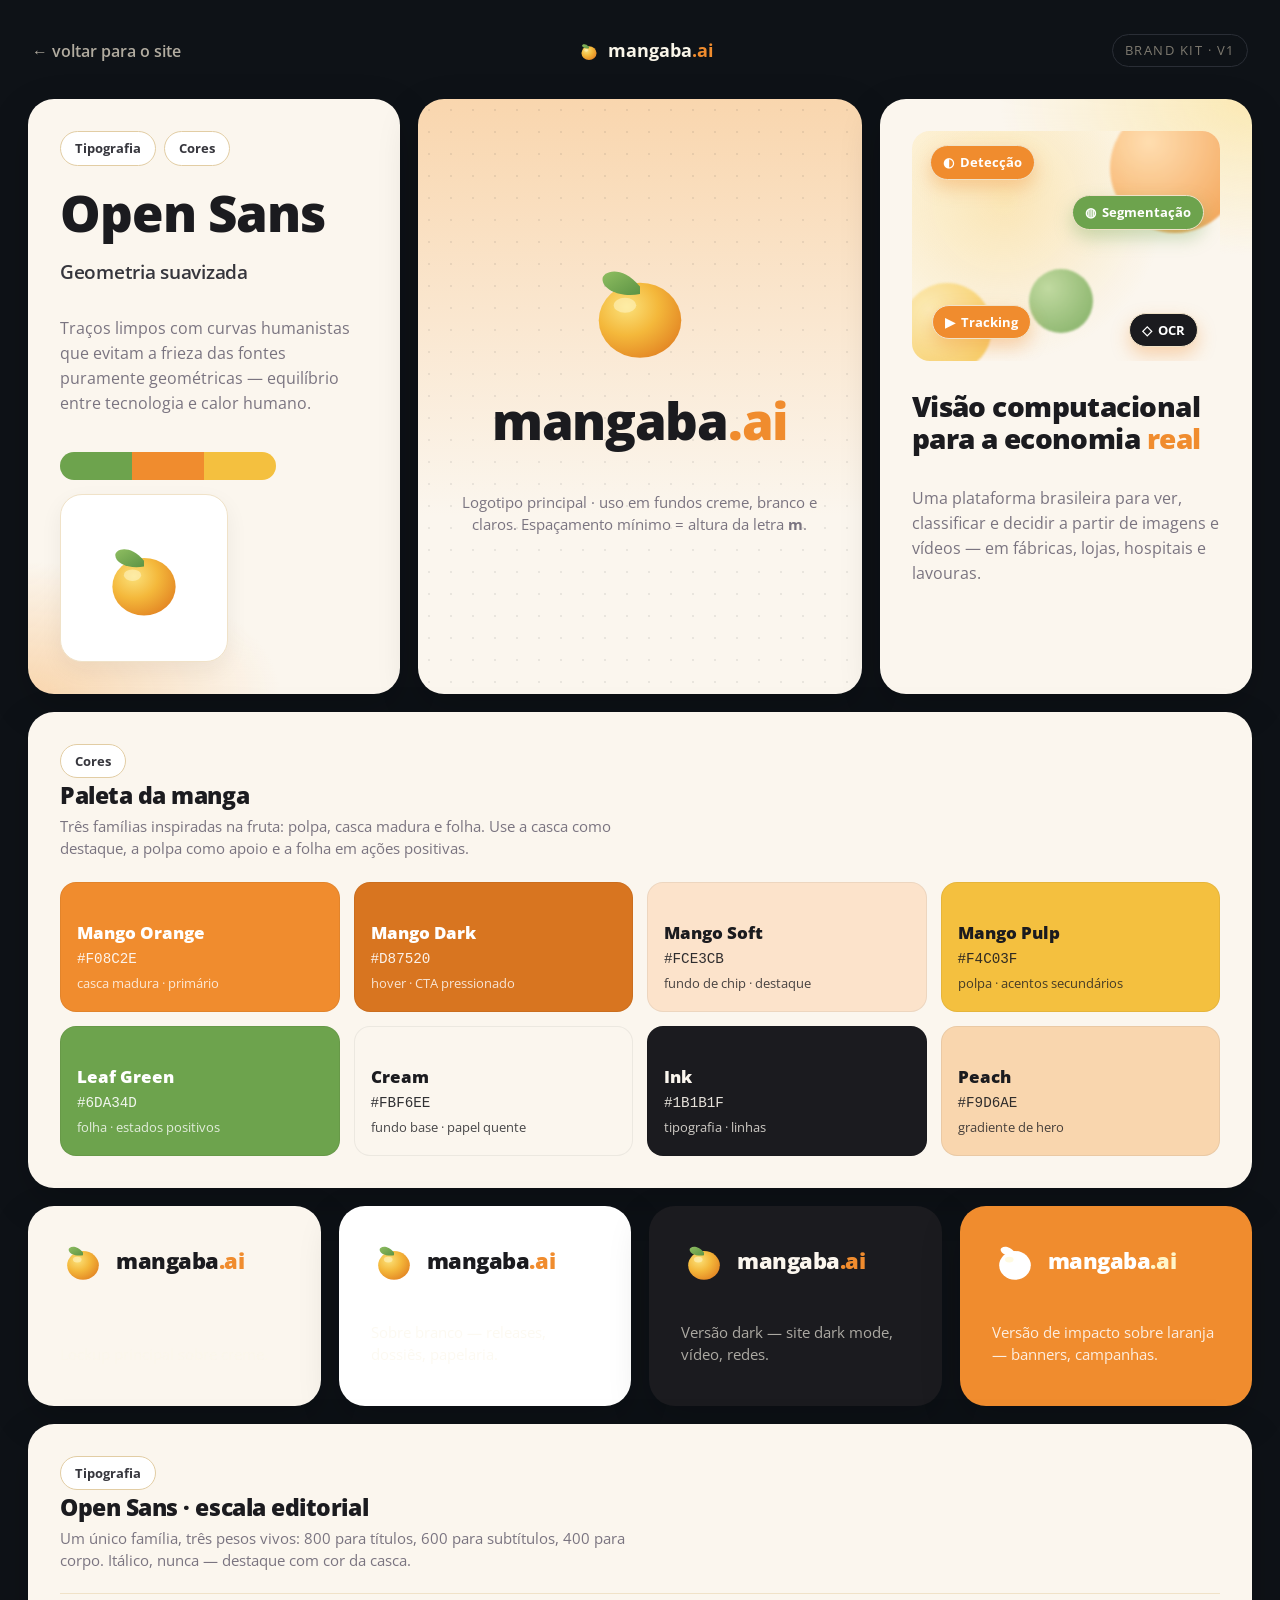
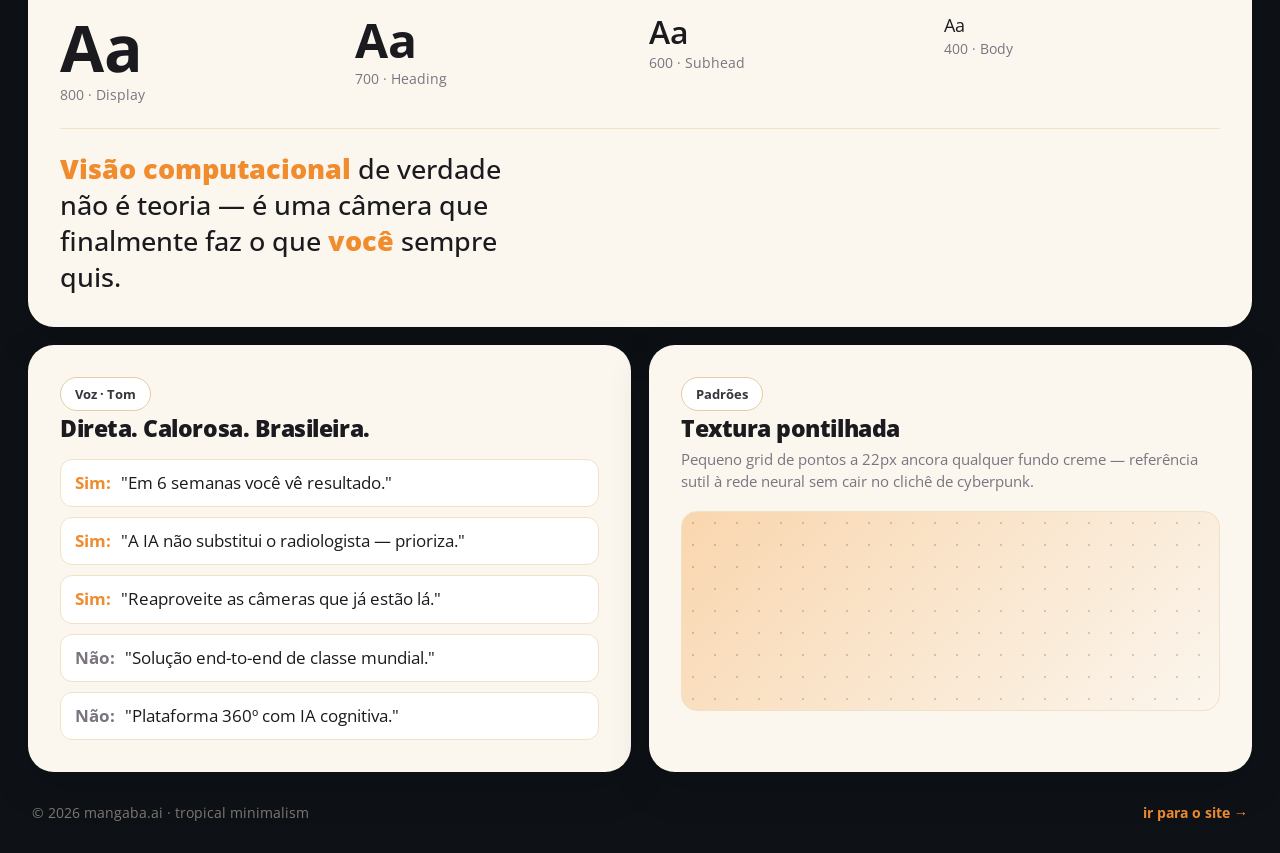
==== brand.html @ 2b095620 "feat: add /brand.html — premium identity manual (tropical minimalism) Dedicated brand-kit page mirro" ====
<!DOCTYPE html>
<html lang="pt-BR">
<head>
<meta charset="utf-8"/>
<meta content="width=device-width, initial-scale=1.0" name="viewport"/>
<meta content="mangaba.ai · sistema de identidade visual" name="description"/>
<meta content="#0E1217" name="theme-color"/>
<title>mangaba.ai · identidade visual</title>
<link href="https://fonts.googleapis.com" rel="preconnect"/>
<link crossorigin="" href="https://fonts.gstatic.com" rel="preconnect"/>
<link href="https://fonts.googleapis.com/css2?family=Open+Sans:wght@400;500;600;700;800&display=swap" rel="stylesheet"/>
<link href="assets/styles.css" rel="stylesheet"/>
<link href="assets/brand.css" rel="stylesheet"/>
<link href="assets/favicon.svg" rel="icon" type="image/svg+xml"/>
</head>
<body class="brand-page">

<!-- ===== DARK WRAPPER (matches the reference) ===== -->
<main class="bp">

  <!-- Top nav -->
  <header class="bp__top">
    <a class="bp__back" href="index.html">← voltar para o site</a>
    <a class="bp__logo" href="#">
      <svg width="22" height="22" viewBox="0 0 64 64" aria-hidden="true">
        <defs>
          <radialGradient id="bpM" cx="0.34" cy="0.32" r="0.85">
            <stop offset="0" stop-color="#FBE17A"/><stop offset=".45" stop-color="#F4B83B"/><stop offset="1" stop-color="#DF7A1E"/>
          </radialGradient>
          <linearGradient id="bpL" x1="0" y1="0" x2="1" y2="1">
            <stop offset="0" stop-color="#8FBE61"/><stop offset="1" stop-color="#5C9344"/>
          </linearGradient>
        </defs>
        <ellipse cx="32" cy="38" rx="22" ry="20" fill="url(#bpM)"/>
        <ellipse cx="24" cy="30" rx="6" ry="4" fill="#FFF6C9" opacity=".55"/>
        <path d="M32 20 C22 8 12 12 12 16 C12 22 22 26 32 24 Z" fill="url(#bpL)"/>
      </svg>
      <span>mangaba<i>.ai</i></span>
    </a>
    <span class="bp__tag">brand kit · v1</span>
  </header>

  <!-- Hero row: typography card · logo · tagline card -->
  <section class="bp__row bp__row--hero">

    <!-- LEFT: Typography card -->
    <article class="bp__card bp__card--type">
      <div class="bp__chips">
        <span class="bp__chip">Tipografia</span>
        <span class="bp__chip">Cores</span>
      </div>
      <h2 class="bp__display">Open Sans</h2>
      <h3 class="bp__sub">Geometria suavizada</h3>
      <p class="bp__body">
        Traços limpos com curvas humanistas que evitam a frieza
        das fontes puramente geométricas — equilíbrio entre tecnologia e calor humano.
      </p>
      <div class="bp__swatches">
        <span style="background:#6DA34D"></span>
        <span style="background:#F08C2E"></span>
        <span style="background:#F4C03F"></span>
      </div>

      <!-- Mango icon variant (cream card inside) -->
      <div class="bp__icon-card">
        <svg width="92" height="92" viewBox="0 0 64 64">
          <defs>
            <radialGradient id="bpM2" cx="0.34" cy="0.32" r="0.85">
              <stop offset="0" stop-color="#FBE17A"/><stop offset=".45" stop-color="#F4B83B"/><stop offset="1" stop-color="#DF7A1E"/>
            </radialGradient>
            <linearGradient id="bpL2" x1="0" y1="0" x2="1" y2="1">
              <stop offset="0" stop-color="#8FBE61"/><stop offset="1" stop-color="#5C9344"/>
            </linearGradient>
          </defs>
          <ellipse cx="32" cy="38" rx="22" ry="20" fill="url(#bpM2)"/>
          <ellipse cx="24" cy="30" rx="6" ry="4" fill="#FFF6C9" opacity=".55"/>
          <path d="M32 20 C22 8 12 12 12 16 C12 22 22 26 32 24 Z" fill="url(#bpL2)"/>
        </svg>
      </div>
    </article>

    <!-- CENTER: Big wordmark on dotted bg -->
    <article class="bp__card bp__card--mark">
      <div class="bp__mark">
        <svg width="120" height="120" viewBox="0 0 64 64">
          <defs>
            <radialGradient id="bpMC" cx="0.34" cy="0.32" r="0.85">
              <stop offset="0" stop-color="#FBE17A"/><stop offset=".45" stop-color="#F4B83B"/><stop offset="1" stop-color="#DF7A1E"/>
            </radialGradient>
            <linearGradient id="bpLC" x1="0" y1="0" x2="1" y2="1">
              <stop offset="0" stop-color="#8FBE61"/><stop offset="1" stop-color="#5C9344"/>
            </linearGradient>
          </defs>
          <ellipse cx="32" cy="38" rx="22" ry="20" fill="url(#bpMC)"/>
          <ellipse cx="24" cy="30" rx="6" ry="4" fill="#FFF6C9" opacity=".55"/>
          <path d="M32 20 C22 8 12 12 12 16 C12 22 22 26 32 24 Z" fill="url(#bpLC)"/>
        </svg>
        <span class="bp__wordmark">mangaba<i>.ai</i></span>
      </div>
      <p class="bp__caption">
        Logotipo principal · uso em fundos creme, branco e claros.
        Espaçamento mínimo = altura da letra <b>m</b>.
      </p>
    </article>

    <!-- RIGHT: Tagline + chip badges card -->
    <article class="bp__card bp__card--tagline">
      <div class="bp__person" aria-hidden="true">
        <!-- Decorative organic shapes -->
        <span class="orb orb--orange"></span>
        <span class="orb orb--yellow"></span>
        <span class="orb orb--green"></span>

        <!-- Floating capability chips, like the reference -->
        <span class="cap cap--1">◐ <b>Detecção</b></span>
        <span class="cap cap--2">◍ <b>Segmentação</b></span>
        <span class="cap cap--3">▶ <b>Tracking</b></span>
        <span class="cap cap--4">◇ <b>OCR</b></span>
      </div>
      <h2 class="bp__display bp__display--md">
        Visão computacional<br/>
        para a economia <em>real</em>
      </h2>
      <p class="bp__body">
        Uma plataforma brasileira para ver, classificar e decidir a partir
        de imagens e vídeos — em fábricas, lojas, hospitais e lavouras.
      </p>
    </article>

  </section>

  <!-- Colors -->
  <section class="bp__row">
    <article class="bp__card bp__card--colors">
      <div class="bp__head">
        <span class="bp__chip">Cores</span>
        <h2 class="bp__display bp__display--sm">Paleta da manga</h2>
        <p class="bp__caption">
          Três famílias inspiradas na fruta: polpa, casca madura e folha.
          Use a casca como destaque, a polpa como apoio e a folha em ações positivas.
        </p>
      </div>

      <div class="bp__palette">
        <div class="sw" style="--c:#F08C2E"><b>Mango Orange</b><span>#F08C2E</span><i>casca madura · primário</i></div>
        <div class="sw" style="--c:#D87520"><b>Mango Dark</b><span>#D87520</span><i>hover · CTA pressionado</i></div>
        <div class="sw" style="--c:#FCE3CB"><b>Mango Soft</b><span>#FCE3CB</span><i>fundo de chip · destaque</i></div>
        <div class="sw" style="--c:#F4C03F"><b>Mango Pulp</b><span>#F4C03F</span><i>polpa · acentos secundários</i></div>
        <div class="sw" style="--c:#6DA34D"><b>Leaf Green</b><span>#6DA34D</span><i>folha · estados positivos</i></div>
        <div class="sw" style="--c:#FBF6EE"><b>Cream</b><span>#FBF6EE</span><i>fundo base · papel quente</i></div>
        <div class="sw" style="--c:#1B1B1F" data-light><b>Ink</b><span>#1B1B1F</span><i>tipografia · linhas</i></div>
        <div class="sw" style="--c:#F9D6AE"><b>Peach</b><span>#F9D6AE</span><i>gradiente de hero</i></div>
      </div>
    </article>
  </section>

  <!-- Logo variants -->
  <section class="bp__row bp__row--logos">

    <article class="bp__card bp__card--lock" style="--lk:#FBF6EE;--ink:#1B1B1F">
      <div class="lk">
        <svg width="46" height="46" viewBox="0 0 64 64"><use href="#mango-icon"/></svg>
        <span>mangaba<i>.ai</i></span>
      </div>
      <p class="bp__caption">Lockup principal sobre creme.</p>
    </article>

    <article class="bp__card bp__card--lock" style="--lk:#FFFFFF;--ink:#1B1B1F">
      <div class="lk">
        <svg width="46" height="46" viewBox="0 0 64 64"><use href="#mango-icon"/></svg>
        <span>mangaba<i>.ai</i></span>
      </div>
      <p class="bp__caption">Sobre branco — releases, dossiês, papelaria.</p>
    </article>

    <article class="bp__card bp__card--lock" style="--lk:#1B1B1F;--ink:#FBF6EE">
      <div class="lk">
        <svg width="46" height="46" viewBox="0 0 64 64"><use href="#mango-icon"/></svg>
        <span>mangaba<i>.ai</i></span>
      </div>
      <p class="bp__caption">Versão dark — site dark mode, vídeo, redes.</p>
    </article>

    <article class="bp__card bp__card--lock" style="--lk:#F08C2E;--ink:#FFFFFF">
      <div class="lk">
        <svg width="46" height="46" viewBox="0 0 64 64">
          <ellipse cx="32" cy="38" rx="22" ry="20" fill="#fff"/>
          <ellipse cx="24" cy="30" rx="6" ry="4" fill="#FFF6C9" opacity=".55"/>
          <path d="M32 20 C22 8 12 12 12 16 C12 22 22 26 32 24 Z" fill="#fff"/>
        </svg>
        <span>mangaba<i style="color:#FFF6C9">.ai</i></span>
      </div>
      <p class="bp__caption">Versão de impacto sobre laranja — banners, campanhas.</p>
    </article>

  </section>

  <!-- Type specimen -->
  <section class="bp__row">
    <article class="bp__card bp__card--specimen">
      <div class="bp__head">
        <span class="bp__chip">Tipografia</span>
        <h2 class="bp__display bp__display--sm">Open Sans · escala editorial</h2>
        <p class="bp__caption">
          Um único família, três pesos vivos: 800 para títulos, 600 para subtítulos,
          400 para corpo. Itálico, nunca — destaque com cor da casca.
        </p>
      </div>
      <div class="bp__type">
        <div><b style="font-size:64px">Aa</b><span>800 · Display</span></div>
        <div><b style="font-size:48px;font-weight:700">Aa</b><span>700 · Heading</span></div>
        <div><b style="font-size:32px;font-weight:600">Aa</b><span>600 · Subhead</span></div>
        <div><b style="font-size:18px;font-weight:400">Aa</b><span>400 · Body</span></div>
      </div>
      <div class="bp__quote">
        <em>Visão computacional</em> de verdade não é teoria —
        é uma câmera que finalmente faz o que <em>você</em> sempre quis.
      </div>
    </article>
  </section>

  <!-- Voice -->
  <section class="bp__row bp__row--voice">

    <article class="bp__card">
      <span class="bp__chip">Voz · Tom</span>
      <h2 class="bp__display bp__display--sm">Direta. Calorosa. Brasileira.</h2>
      <ul class="bp__voice">
        <li><b>Sim:</b> "Em 6 semanas você vê resultado."</li>
        <li><b>Sim:</b> "A IA não substitui o radiologista — prioriza."</li>
        <li><b>Sim:</b> "Reaproveite as câmeras que já estão lá."</li>
        <li><b>Não:</b> "Solução end-to-end de classe mundial."</li>
        <li><b>Não:</b> "Plataforma 360º com IA cognitiva."</li>
      </ul>
    </article>

    <article class="bp__card">
      <span class="bp__chip">Padrões</span>
      <h2 class="bp__display bp__display--sm">Textura pontilhada</h2>
      <p class="bp__caption">
        Pequeno grid de pontos a 22px ancora qualquer fundo creme — referência
        sutil à rede neural sem cair no clichê de cyberpunk.
      </p>
      <div class="bp__pattern"></div>
    </article>

  </section>

  <footer class="bp__foot">
    <span>© <span id="y"></span> mangaba.ai · tropical minimalism</span>
    <a href="index.html">ir para o site →</a>
  </footer>

</main>

<!-- Shared mango icon symbol (referenced via <use>) -->
<svg width="0" height="0" style="position:absolute" aria-hidden="true">
  <defs>
    <radialGradient id="mango-radial" cx="0.34" cy="0.32" r="0.85">
      <stop offset="0" stop-color="#FBE17A"/><stop offset=".45" stop-color="#F4B83B"/><stop offset="1" stop-color="#DF7A1E"/>
    </radialGradient>
    <linearGradient id="leaf-linear" x1="0" y1="0" x2="1" y2="1">
      <stop offset="0" stop-color="#8FBE61"/><stop offset="1" stop-color="#5C9344"/>
    </linearGradient>
    <symbol id="mango-icon" viewBox="0 0 64 64">
      <ellipse cx="32" cy="38" rx="22" ry="20" fill="url(#mango-radial)"/>
      <ellipse cx="24" cy="30" rx="6" ry="4" fill="#FFF6C9" opacity=".55"/>
      <path d="M32 20 C22 8 12 12 12 16 C12 22 22 26 32 24 Z" fill="url(#leaf-linear)"/>
    </symbol>
  </defs>
</svg>

<script>document.getElementById('y').textContent = new Date().getFullYear();</script>
</body>
</html>
---- assets/styles.css ----
/* =========================================================
   Mangaba.ai — Visão Computacional
   Identidade oficial: Open Sans + mango (laranja / amarelo / verde)
   sobre fundo creme-pêssego com textura pontilhada.
   ========================================================= */

:root {
  /* Surfaces — cream / peach gradient base */
  --bg:           #FBF6EE;     /* cream peach */
  --bg-alt:       #F8ECD6;     /* darker cream */
  --bg-peach:     #F9D6AE;     /* warm peach for hero gradients */
  --surface:      #FFFFFF;     /* pure white card */
  --surface-soft: #FFFBF3;     /* near-white card variant */
  --border:       #F0E2C8;
  --border-strong:#E2CDA4;

  /* Ink */
  --ink:          #1B1B1F;     /* near-black wordmark color */
  --ink-soft:     #36363D;
  --muted:        #7A7480;

  /* Mango palette */
  --orange:       #F08C2E;     /* primary accent — ripe mango */
  --orange-dk:    #D87520;
  --orange-soft:  #FCE3CB;
  --yellow:       #F4C03F;     /* mango pulp */
  --yellow-soft:  #FBE9B4;
  --green:        #6DA34D;     /* leaf */
  --green-dk:     #4F8235;
  --green-soft:   #DDE9CC;

  /* Backward-compat aliases (preserve existing rules) */
  --accent:       var(--orange);
  --accent-dk:    var(--orange-dk);
  --accent-soft:  var(--orange-soft);

  /* Type — Open Sans EVERYWHERE (sans + serif aliased to same) */
  --font:  "Open Sans", -apple-system, BlinkMacSystemFont, "Segoe UI", Roboto, sans-serif;
  --sans:  var(--font);
  --serif: var(--font);

  /* Layout */
  --maxw: 1180px;
  --radius: 16px;
  --radius-lg: 26px;
  --shadow-sm: 0 1px 2px rgba(27,27,31,.04), 0 2px 10px rgba(27,27,31,.05);
  --shadow:    0 6px 18px rgba(27,27,31,.07), 0 18px 40px rgba(27,27,31,.09);
  --shadow-orange: 0 8px 24px rgba(240,140,46,.25);
}

* { box-sizing: border-box; }

html, body {
  margin: 0;
  padding: 0;
  color: var(--ink);
  font-family: var(--font);
  font-size: 17px;
  line-height: 1.55;
  -webkit-font-smoothing: antialiased;
  text-rendering: optimizeLegibility;
  /* Cream → peach gradient with two soft radial accents */
  background:
    radial-gradient(900px 520px at 88% -120px, rgba(249,214,174,.85) 0%, transparent 62%),
    radial-gradient(800px 460px at -10% 10%, rgba(251,233,180,.70) 0%, transparent 60%),
    var(--bg);
  background-attachment: fixed;
}

/* Subtle dotted pattern overlay — like the reference's grid background */
body::before {
  content: "";
  position: fixed;
  inset: 0;
  pointer-events: none;
  z-index: 0;
  background-image: radial-gradient(circle, rgba(27,27,31,.07) 1px, transparent 1.4px);
  background-size: 22px 22px;
  opacity: .55;
}
body > * { position: relative; z-index: 1; }

img, video { max-width: 100%; display: block; }

a { color: inherit; text-decoration: none; }
a:hover { color: var(--accent-dk); }

h1, h2, h3, h4 {
  font-family: var(--font);
  font-weight: 700;
  color: var(--ink);
  letter-spacing: -0.015em;
  margin: 0;
}

h1 { font-size: clamp(2.4rem, 5vw, 3.8rem); line-height: 1.05; font-weight: 800; }
h2 { font-size: clamp(1.7rem, 3vw, 2.5rem); line-height: 1.12; font-weight: 700; }
h3 { font-size: 1.22rem; line-height: 1.3; font-weight: 700; }
h4 { font-size: 0.92rem; letter-spacing: .06em; text-transform: uppercase; color: var(--muted); font-weight: 700; }

p  { margin: .55em 0; color: var(--ink-soft); }

/* Brand emphasis — bold orange, NO italic (matches reference "fluxos inteligentes") */
em {
  font-style: normal;
  font-weight: 800;
  color: var(--orange);
}

.container { max-width: var(--maxw); margin: 0 auto; padding: 0 24px; }

/* Pill chip like the reference's "Tipografia" / "Cores" tags */
.eyebrow {
  display: inline-block;
  font-family: var(--font);
  font-size: 0.78rem;
  font-weight: 700;
  letter-spacing: .04em;
  text-transform: none;
  color: var(--ink-soft);
  background: var(--surface);
  border: 1px solid var(--border-strong);
  padding: 7px 14px;
  border-radius: 999px;
  margin-bottom: 18px;
  box-shadow: 0 1px 2px rgba(27,27,31,.04);
}

/* =========================================================
   NAV
   ========================================================= */
.nav {
  position: sticky;
  top: 0;
  z-index: 50;
  background: rgba(250, 249, 245, .82);
  backdrop-filter: saturate(160%) blur(12px);
  -webkit-backdrop-filter: saturate(160%) blur(12px);
  border-bottom: 1px solid var(--border);
}
.nav__inner {
  max-width: var(--maxw);
  margin: 0 auto;
  padding: 14px 24px;
  display: flex;
  align-items: center;
  justify-content: space-between;
  gap: 24px;
}
.brand {
  display: inline-flex;
  align-items: center;
  gap: 10px;
  font-family: var(--font);
  font-weight: 700;
  font-size: 1.32rem;
  letter-spacing: -0.01em;
  color: var(--ink);
}
.brand__mark { display: inline-flex; }
.brand__dot {
  color: var(--orange);
  font-weight: 800;
}

.nav__links {
  display: flex;
  align-items: center;
  gap: 26px;
}
.nav__links a {
  font-size: 0.94rem;
  color: var(--ink-soft);
  font-weight: 500;
}
.nav__links a:hover { color: var(--ink); }

.nav__cta {
  background: var(--orange);
  color: #fff !important;
  padding: 10px 18px;
  border-radius: 999px;
  font-weight: 700;
  letter-spacing: -0.005em;
  box-shadow: var(--shadow-orange);
  transition: transform .15s ease, background .2s ease, box-shadow .2s ease;
}
.nav__cta:hover {
  background: var(--orange-dk);
  color: #fff !important;
  transform: translateY(-1px);
}

@media (max-width: 760px) {
  .nav__links a:not(.nav__cta) { display: none; }
}

/* =========================================================
   BUTTONS
   ========================================================= */
.btn {
  display: inline-flex;
  align-items: center;
  justify-content: center;
  padding: 12px 22px;
  border-radius: 999px;
  font-weight: 500;
  font-size: 0.97rem;
  border: 1px solid transparent;
  transition: transform .15s ease, background .2s ease, color .2s ease, border-color .2s ease;
  cursor: pointer;
}
.btn:hover { transform: translateY(-1px); }
.btn--primary {
  background: var(--orange);
  color: #fff;
  box-shadow: var(--shadow-orange);
  font-weight: 700;
}
.btn--primary:hover { background: var(--orange-dk); color: #fff; }
.btn--ghost {
  background: var(--surface);
  color: var(--ink);
  border-color: var(--border-strong);
  font-weight: 600;
}
.btn--ghost:hover { background: var(--bg); border-color: var(--orange); color: var(--ink); }
.btn--lg { padding: 14px 28px; font-size: 1rem; }

/* =========================================================
   HERO
   ========================================================= */
.hero {
  padding: 80px 0 64px;
  background:
    radial-gradient(900px 460px at 88% -10%, var(--bg-peach) 0%, transparent 62%),
    radial-gradient(700px 380px at -10% 10%, var(--yellow-soft) 0%, transparent 60%);
  border-bottom: 1px solid var(--border);
}
.hero__inner {
  max-width: var(--maxw);
  margin: 0 auto;
  padding: 0 24px;
  text-align: left;
}
.hero__title {
  margin-top: 6px;
  max-width: 22ch;
}
.hero__lede {
  margin-top: 18px;
  font-size: 1.13rem;
  max-width: 62ch;
  color: var(--ink-soft);
}
.hero__cta {
  margin-top: 28px;
  display: flex;
  gap: 12px;
  flex-wrap: wrap;
}

.hero__media {
  position: relative;
  margin-top: 48px;
  border-radius: var(--radius-lg);
  overflow: hidden;
  border: 1px solid var(--border);
  box-shadow: var(--shadow);
  aspect-ratio: 16 / 7;
  background: #1a1a1a;
}
.hero__media img {
  width: 100%; height: 100%;
  object-fit: cover;
  filter: saturate(1.05) contrast(1.02);
}
.hero__overlay,
.bbox-overlay {
  position: absolute; inset: 0;
  pointer-events: none;
  overflow: hidden;
}

/* ----- Bounding box (CV detection style) ----- */
.bbox {
  position: absolute;
  left: var(--x); top: var(--y);
  width: var(--w); height: var(--h);
  border: 1.6px solid var(--accent);
  border-radius: 4px;
  background: linear-gradient(180deg, rgba(217,119,87,.14), rgba(217,119,87,0) 55%);
  box-shadow: 0 0 0 1px rgba(217,119,87,.22), 0 2px 12px rgba(0,0,0,.18);
  pointer-events: none;
}
.bbox::before {
  content: attr(data-label);
  position: absolute;
  top: -1px; left: -1px;
  background: var(--accent);
  color: #fff;
  font-family: var(--sans);
  font-size: 0.66rem;
  font-weight: 600;
  padding: 3px 7px;
  border-radius: 3px 0 4px 0;
  white-space: nowrap;
  letter-spacing: .02em;
  line-height: 1;
  text-shadow: 0 1px 1px rgba(0,0,0,.12);
}
.bbox::after {
  /* corner tick — anchor on top-left */
  content: "";
  position: absolute;
  width: 10px; height: 10px;
  border: solid var(--accent);
  border-width: 0 0 1.6px 1.6px;
  right: -3px; bottom: -3px;
  border-radius: 0 0 0 3px;
}
.bbox--ok       { border-color: #4F9C6A; background: linear-gradient(180deg, rgba(79,156,106,.16), transparent 55%); box-shadow: 0 0 0 1px rgba(79,156,106,.22), 0 2px 12px rgba(0,0,0,.18); }
.bbox--ok::before  { background: #4F9C6A; }
.bbox--ok::after   { border-color: #4F9C6A; }

.bbox--warn     { border-color: #E0A53C; background: linear-gradient(180deg, rgba(224,165,60,.18), transparent 55%); box-shadow: 0 0 0 1px rgba(224,165,60,.25), 0 2px 12px rgba(0,0,0,.18); }
.bbox--warn::before { background: #E0A53C; color: #2a1d05; }
.bbox--warn::after  { border-color: #E0A53C; }

.bbox--track    { border-style: dashed; }

/* Tiny variant for small images / dense scenes */
.bbox--sm::before { font-size: 0.6rem; padding: 2px 6px; }
.bbox--sm::after  { width: 7px; height: 7px; }

.hero__strip {
  margin-top: 36px;
  display: grid;
  grid-template-columns: repeat(4, 1fr);
  gap: 12px;
  border-top: 1px solid var(--border);
  padding-top: 24px;
}
.hero__strip > div {
  display: flex; flex-direction: column; gap: 4px;
}
.hero__strip b {
  font-family: var(--serif);
  font-size: 1.6rem;
  font-weight: 500;
  color: var(--ink);
}
.hero__strip span { color: var(--muted); font-size: 0.88rem; }

@media (max-width: 760px) {
  .hero__strip { grid-template-columns: repeat(2, 1fr); gap: 18px; }
  .hero__media { aspect-ratio: 4 / 3; }
}

/* =========================================================
   SECTIONS
   ========================================================= */
.section { padding: 96px 0; }
.section--alt { background: var(--bg-alt); border-top: 1px solid var(--border); border-bottom: 1px solid var(--border); }

.section__head {
  max-width: 720px;
  margin-bottom: 56px;
}
.section__head p { color: var(--ink-soft); font-size: 1.05rem; margin-top: 10px; }

/* =========================================================
   CAPACIDADES
   ========================================================= */
.cap-grid {
  display: grid;
  grid-template-columns: repeat(3, 1fr);
  gap: 18px;
}
.cap {
  background: var(--surface);
  border: 1px solid var(--border);
  border-radius: var(--radius);
  padding: 26px 24px;
  transition: border-color .2s, transform .15s, box-shadow .2s;
}
.cap:hover {
  border-color: var(--border-strong);
  transform: translateY(-2px);
  box-shadow: var(--shadow-sm);
}
.cap__icon {
  width: 40px; height: 40px;
  display: inline-flex; align-items: center; justify-content: center;
  border-radius: 10px;
  background: var(--accent-soft);
  color: var(--accent-dk);
  font-size: 1.2rem;
  margin-bottom: 14px;
}
.cap h3 { margin-bottom: 6px; }
.cap p { color: var(--muted); font-size: 0.96rem; }

@media (max-width: 900px) { .cap-grid { grid-template-columns: repeat(2, 1fr); } }
@media (max-width: 600px) { .cap-grid { grid-template-columns: 1fr; } }

/* =========================================================
   APLICAÇÕES (imagens)
   ========================================================= */
.app-grid {
  display: grid;
  grid-template-columns: repeat(3, 1fr);
  gap: 22px;
}
.app {
  background: var(--surface);
  border: 1px solid var(--border);
  border-radius: var(--radius-lg);
  overflow: hidden;
  display: flex; flex-direction: column;
  transition: transform .15s, box-shadow .2s, border-color .2s;
}
.app:hover {
  transform: translateY(-3px);
  box-shadow: var(--shadow);
  border-color: var(--border-strong);
}
.app__img {
  position: relative;
  aspect-ratio: 16 / 10;
  overflow: hidden;
  background: var(--bg-alt);
}
.app__img img {
  width: 100%; height: 100%;
  object-fit: cover;
}
.app__img::after {
  /* subtle dark gradient so light labels read on bright images */
  content: "";
  position: absolute; inset: 0;
  background: linear-gradient(180deg, rgba(0,0,0,.18) 0%, transparent 35%, transparent 70%, rgba(0,0,0,.12) 100%);
  pointer-events: none;
}
.tag {
  position: absolute;
  left: 12px; top: 12px;
  background: rgba(250,249,245,.92);
  backdrop-filter: blur(6px);
  color: var(--ink);
  font-size: 0.74rem;
  font-weight: 600;
  letter-spacing: .06em;
  text-transform: uppercase;
  padding: 5px 10px;
  border-radius: 999px;
  border: 1px solid var(--border);
}
.tag--solid {
  position: static;
  display: inline-block;
  background: var(--ink);
  color: var(--bg);
  border-color: var(--ink);
  margin-bottom: 12px;
}

.app h3 { padding: 18px 22px 4px; }
.app p  { padding: 0 22px; color: var(--muted); font-size: 0.95rem; flex: 1; }
.kpi {
  list-style: none;
  margin: 16px 0 22px;
  padding: 0 22px;
  display: flex; gap: 18px;
  border-top: 1px dashed var(--border);
  padding-top: 14px;
}
.kpi li { display: flex; flex-direction: column; font-size: 0.85rem; color: var(--muted); }
.kpi b { font-family: var(--serif); font-size: 1.18rem; color: var(--accent-dk); font-weight: 500; }

@media (max-width: 900px) { .app-grid { grid-template-columns: repeat(2, 1fr); } }
@media (max-width: 600px) { .app-grid { grid-template-columns: 1fr; } }

/* =========================================================
   VIDEO
   ========================================================= */
.video-grid {
  display: grid;
  grid-template-columns: repeat(2, 1fr);
  gap: 22px;
}
.vcard {
  background: var(--surface);
  border: 1px solid var(--border);
  border-radius: var(--radius-lg);
  padding: 18px;
  display: flex; flex-direction: column; gap: 14px;
  transition: border-color .2s, box-shadow .2s;
}
.vcard:hover { border-color: var(--border-strong); box-shadow: var(--shadow-sm); }
.vframe {
  position: relative;
  aspect-ratio: 16 / 9;
  border-radius: var(--radius);
  overflow: hidden;
  background: #0c0b0a;
}
.vframe video,
.vframe img {
  width: 100%; height: 100%;
  object-fit: cover;
}
.vframe__chip {
  position: absolute;
  left: 12px; bottom: 12px;
  background: var(--orange);
  color: #fff;
  font-size: 0.78rem;
  font-weight: 700;
  padding: 6px 12px;
  border-radius: 999px;
  font-family: var(--sans);
  letter-spacing: .02em;
  box-shadow: 0 4px 12px rgba(0,0,0,.25);
}
.vcard h3 { padding: 0 6px; }
.vcard p  { padding: 0 6px 6px; color: var(--muted); font-size: 0.95rem; }

@media (max-width: 760px) { .video-grid { grid-template-columns: 1fr; } }

.callout {
  margin-top: 40px;
  background: var(--ink);
  color: var(--bg);
  border-radius: var(--radius-lg);
  padding: 36px;
  display: flex; align-items: center; justify-content: space-between;
  gap: 28px;
}
.callout .eyebrow { background: rgba(240,140,46,.22); color: #FCC079; border-color: transparent; box-shadow: none; }
.callout h3 { color: var(--bg); font-size: 1.5rem; margin-top: 4px; }
.callout p  { color: #C9C2B6; margin-top: 6px; max-width: 50ch; }

@media (max-width: 760px) {
  .callout { flex-direction: column; align-items: flex-start; padding: 26px; }
}

/* =========================================================
   CASES
   ========================================================= */
.case-grid {
  display: grid;
  gap: 28px;
}
.case {
  display: grid;
  grid-template-columns: 1.05fr 1fr;
  background: var(--surface);
  border: 1px solid var(--border);
  border-radius: var(--radius-lg);
  overflow: hidden;
}
.case--reverse .case__media { order: 2; }
.case__media {
  aspect-ratio: 4 / 3;
  overflow: hidden;
  background: var(--bg-alt);
}
.case__media img {
  width: 100%; height: 100%; object-fit: cover;
}
.case__body {
  padding: 34px 36px;
  display: flex; flex-direction: column; justify-content: center;
}
.case__body h3 { font-size: 1.4rem; margin-bottom: 10px; }
.case__body p  { color: var(--ink-soft); }

.case__stats {
  list-style: none;
  margin: 22px 0 0;
  padding: 18px 0 0;
  border-top: 1px solid var(--border);
  display: grid;
  grid-template-columns: repeat(3, 1fr);
  gap: 14px;
}
.case__stats li { display: flex; flex-direction: column; gap: 2px; }
.case__stats b {
  font-family: var(--serif);
  font-weight: 500;
  font-size: 1.35rem;
  color: var(--accent-dk);
}
.case__stats span { font-size: 0.85rem; color: var(--muted); }

@media (max-width: 860px) {
  .case { grid-template-columns: 1fr; }
  .case--reverse .case__media { order: 0; }
  .case__body { padding: 26px; }
}

/* =========================================================
   STACK (como entregamos)
   ========================================================= */
.stack {
  display: grid;
  grid-template-columns: 1fr 1fr;
  gap: 56px;
  align-items: start;
}
.stack p.muted { color: var(--muted); }
.stack__list {
  list-style: none; margin: 0; padding: 0;
  border-top: 1px solid var(--border);
}
.stack__list li {
  display: grid;
  grid-template-columns: 200px 1fr;
  gap: 24px;
  padding: 22px 0;
  border-bottom: 1px solid var(--border);
}
.stack__list b {
  font-family: var(--serif);
  font-weight: 500;
  font-size: 1.05rem;
  color: var(--ink);
}
.stack__list span { color: var(--muted); }

@media (max-width: 860px) {
  .stack { grid-template-columns: 1fr; gap: 24px; }
  .stack__list li { grid-template-columns: 1fr; gap: 4px; }
}

/* =========================================================
   CTA
   ========================================================= */
.cta {
  background:
    radial-gradient(600px 320px at 20% 0%, var(--accent-soft) 0%, transparent 70%),
    var(--bg-alt);
  padding: 96px 0;
  border-top: 1px solid var(--border);
}
.cta__inner {
  text-align: center;
}
.cta h2 { font-size: clamp(1.9rem, 3vw, 2.6rem); max-width: 22ch; margin: 0 auto; }
.cta p  { max-width: 60ch; margin: 14px auto 0; color: var(--ink-soft); font-size: 1.05rem; }
.cta__actions {
  margin-top: 28px;
  display: flex; gap: 12px; justify-content: center; flex-wrap: wrap;
}

/* =========================================================
   FOOTER
   ========================================================= */
.footer { background: var(--ink); color: #D5CFC2; padding: 56px 0 18px; }
.footer__inner {
  display: grid;
  grid-template-columns: 1.2fr 1.6fr;
  gap: 48px;
}
.footer__brand .brand__name { color: var(--bg); font-size: 1.3rem; font-family: var(--serif); }
.footer__brand p { color: #A39C8D; max-width: 36ch; margin-top: 8px; }
.footer__cols {
  display: grid;
  grid-template-columns: 1fr 1fr;
  gap: 32px;
}
.footer__cols h4 { color: #A39C8D; font-size: 0.78rem; }
.footer__cols a {
  display: block;
  color: #D5CFC2;
  padding: 6px 0;
  font-size: 0.95rem;
}
.footer__cols a:hover { color: var(--accent); }

.footer__bottom {
  border-top: 1px solid #2F2D29;
  margin-top: 40px;
  padding-top: 18px;
  max-width: var(--maxw);
  margin-left: auto; margin-right: auto;
  padding-left: 24px; padding-right: 24px;
  display: flex; justify-content: space-between;
  font-size: 0.82rem; color: #8A8377;
  flex-wrap: wrap; gap: 8px;
}

@media (max-width: 760px) {
  .footer__inner { grid-template-columns: 1fr; }
  .footer__cols { grid-template-columns: 1fr 1fr; }
}

/* =========================================================
   COMMERCIAL ADDITIONS — hero proof, trust strip, impact stats,
   real cases, testimonials, pricing, FAQ, HUD
   ========================================================= */

/* Section head — center variant */
.section__head--center { margin-left: auto; margin-right: auto; text-align: center; }

/* Hero — social proof line + live HUD */
.hero__proof {
  margin-top: 18px;
  font-size: 0.92rem;
  color: var(--muted);
  display: flex; flex-wrap: wrap; gap: 8px 14px; align-items: center;
}
.hero__proof span { color: var(--accent-dk); }
.hero__proof b { color: var(--ink); font-weight: 600; }

.hero__hud {
  position: absolute;
  bottom: 14px; right: 14px;
  background: rgba(15,14,12,.78);
  color: #fff;
  font-family: var(--sans);
  font-size: 0.78rem;
  font-weight: 500;
  letter-spacing: .04em;
  padding: 7px 12px;
  border-radius: 999px;
  display: inline-flex; align-items: center; gap: 8px;
  backdrop-filter: blur(6px);
}
.hero__hud .dot,
.rcase__live .dot {
  width: 8px; height: 8px;
  background: #E55A4A;
  border-radius: 50%;
  box-shadow: 0 0 0 4px rgba(229,90,74,.22);
  animation: pulse 1.4s ease-in-out infinite;
}
@keyframes pulse {
  0%, 100% { box-shadow: 0 0 0 4px rgba(229,90,74,.22); }
  50%      { box-shadow: 0 0 0 8px rgba(229,90,74,.06); }
}

/* Trust strip */
.trust {
  background: var(--bg);
  border-bottom: 1px solid var(--border);
  padding: 32px 0 28px;
}
.trust__title {
  text-align: center;
  text-transform: uppercase;
  letter-spacing: .18em;
  font-size: 0.74rem;
  color: var(--muted);
  margin: 0 0 18px;
}
.trust__row {
  display: flex; gap: 36px; flex-wrap: wrap; justify-content: center;
  font-family: var(--serif);
  font-weight: 500;
  font-size: 0.95rem;
  color: var(--ink-soft);
  letter-spacing: .06em;
  opacity: .8;
}
.trust__row span { white-space: nowrap; }

/* Impact stats */
.impact-grid {
  display: grid;
  grid-template-columns: repeat(4, 1fr);
  gap: 22px;
}
.impact {
  background: var(--surface);
  border: 1px solid var(--border);
  border-radius: var(--radius-lg);
  padding: 28px 24px;
  text-align: center;
  display: flex; flex-direction: column; gap: 8px;
}
.impact b {
  font-family: var(--serif);
  font-size: clamp(2rem, 3.4vw, 2.6rem);
  font-weight: 500;
  color: var(--accent-dk);
  line-height: 1;
}
.impact span { color: var(--muted); font-size: 0.95rem; }
@media (max-width: 860px) { .impact-grid { grid-template-columns: repeat(2, 1fr); } }
@media (max-width: 480px) { .impact-grid { grid-template-columns: 1fr; } }

/* Real cases — rich, alternating layout */
.rcase {
  display: grid;
  grid-template-columns: 1.05fr 1fr;
  gap: 0;
  background: var(--surface);
  border: 1px solid var(--border);
  border-radius: var(--radius-lg);
  overflow: hidden;
  margin-bottom: 28px;
  box-shadow: var(--shadow-sm);
}
.rcase--reverse .rcase__media { order: 2; }
.rcase__media {
  position: relative;
  aspect-ratio: 4 / 3;
  overflow: hidden;
  background: #0c0b0a;
}
.rcase__media img,
.rcase__media video {
  width: 100%; height: 100%;
  object-fit: cover;
}
.rcase__pill {
  position: absolute;
  left: 14px; bottom: 14px;
  background: rgba(250,249,245,.94);
  color: var(--ink);
  font-size: 0.74rem;
  font-weight: 600;
  letter-spacing: .06em;
  text-transform: uppercase;
  padding: 6px 11px;
  border-radius: 999px;
  border: 1px solid var(--border);
  backdrop-filter: blur(4px);
}
.rcase__live {
  position: absolute;
  right: 14px; top: 14px;
  background: rgba(15,14,12,.78);
  color: #fff;
  font-size: 0.72rem;
  font-weight: 600;
  letter-spacing: .08em;
  padding: 6px 11px;
  border-radius: 999px;
  display: inline-flex; align-items: center; gap: 7px;
  backdrop-filter: blur(6px);
}
.rcase__body {
  padding: 38px 40px;
  display: flex; flex-direction: column; justify-content: center;
}
.rcase__body h3 {
  font-family: var(--serif);
  font-size: clamp(1.35rem, 2vw, 1.65rem);
  line-height: 1.2;
  margin-bottom: 14px;
}
.rcase__problem, .rcase__solution {
  color: var(--ink-soft);
  font-size: 0.99rem;
  margin: 0 0 10px;
}
.rcase__problem b, .rcase__solution b {
  color: var(--ink);
  font-weight: 600;
  font-family: var(--sans);
}
.rcase__stats {
  display: grid;
  grid-template-columns: repeat(4, 1fr);
  gap: 14px;
  margin: 22px 0 20px;
  padding: 18px 0;
  border-top: 1px solid var(--border);
  border-bottom: 1px solid var(--border);
}
.rcase__stats > div { display: flex; flex-direction: column; gap: 2px; }
.rcase__stats b {
  font-family: var(--serif);
  font-weight: 500;
  font-size: 1.3rem;
  color: var(--accent-dk);
}
.rcase__stats span { font-size: 0.8rem; color: var(--muted); }
.rcase__quote {
  margin: 4px 0 0;
  padding: 14px 18px;
  border-left: 3px solid var(--accent);
  background: var(--accent-soft);
  border-radius: 0 8px 8px 0;
  font-family: var(--serif);
  font-style: italic;
  font-size: 1.02rem;
  color: var(--ink);
}
.rcase__quote cite {
  display: block;
  margin-top: 8px;
  font-family: var(--sans);
  font-style: normal;
  font-size: 0.84rem;
  color: var(--muted);
}

@media (max-width: 960px) {
  .rcase { grid-template-columns: 1fr; }
  .rcase--reverse .rcase__media { order: 0; }
  .rcase__body { padding: 28px; }
  .rcase__stats { grid-template-columns: repeat(2, 1fr); }
}

/* Testimonials */
.quotes-grid {
  display: grid;
  grid-template-columns: repeat(3, 1fr);
  gap: 22px;
}
.quote {
  margin: 0;
  background: var(--surface);
  border: 1px solid var(--border);
  border-radius: var(--radius-lg);
  padding: 26px 24px;
  display: flex; flex-direction: column; gap: 16px;
}
.quote blockquote {
  margin: 0;
  font-family: var(--serif);
  font-size: 1.04rem;
  line-height: 1.5;
  color: var(--ink);
  font-style: italic;
}
.quote blockquote::before {
  content: "“";
  font-family: var(--serif);
  color: var(--accent);
  font-size: 2.2rem;
  line-height: 0.6;
  margin-right: 4px;
  vertical-align: -10px;
}
.quote figcaption {
  display: flex; align-items: center; gap: 12px;
  border-top: 1px solid var(--border);
  padding-top: 14px;
}
.quote figcaption b { display: block; font-size: 0.95rem; }
.quote figcaption span { display: block; color: var(--muted); font-size: 0.84rem; }
.avatar {
  width: 42px; height: 42px;
  border-radius: 50%;
  display: inline-flex; align-items: center; justify-content: center;
  font-family: var(--serif); font-weight: 600; font-size: 0.95rem;
  color: #fff; flex-shrink: 0;
}
.avatar--1 { background: linear-gradient(135deg, #D97757, #B94C32); }
.avatar--2 { background: linear-gradient(135deg, #6B4E2E, #3A2A18); }
.avatar--3 { background: linear-gradient(135deg, #4F7C8A, #2E4E58); }

@media (max-width: 900px) { .quotes-grid { grid-template-columns: 1fr; } }

/* Pricing */
.price-grid {
  display: grid;
  grid-template-columns: repeat(3, 1fr);
  gap: 18px;
  align-items: stretch;
}
.price {
  position: relative;
  background: var(--surface);
  border: 1px solid var(--border);
  border-radius: var(--radius-lg);
  padding: 30px 26px;
  display: flex; flex-direction: column; gap: 18px;
  transition: transform .15s ease, box-shadow .2s ease;
}
.price:hover { transform: translateY(-3px); box-shadow: var(--shadow); }
.price--featured {
  border-color: var(--orange);
  box-shadow: 0 0 0 1px var(--orange), 0 12px 36px rgba(240,140,46,.22);
  background: linear-gradient(180deg, var(--orange-soft), var(--surface) 45%);
}
.price__badge {
  position: absolute;
  top: -12px; left: 50%; transform: translateX(-50%);
  background: var(--accent);
  color: #fff;
  font-size: 0.74rem;
  font-weight: 600;
  letter-spacing: .08em;
  text-transform: uppercase;
  padding: 6px 12px;
  border-radius: 999px;
}
.price header h3 {
  font-family: var(--serif);
  font-size: 1.4rem;
  margin-bottom: 4px;
}
.price header p { color: var(--muted); font-size: 0.92rem; margin: 0; }
.price__num {
  display: flex; flex-direction: column; gap: 2px;
  padding: 14px 0;
  border-top: 1px solid var(--border);
  border-bottom: 1px solid var(--border);
}
.price__from { font-size: 0.76rem; color: var(--muted); text-transform: uppercase; letter-spacing: .1em; }
.price__num b {
  font-family: var(--serif);
  font-size: 2.1rem;
  font-weight: 500;
  color: var(--ink);
  line-height: 1;
}
.price__per { font-size: 0.86rem; color: var(--muted); }
.price__feat {
  list-style: none; padding: 0; margin: 0;
  display: flex; flex-direction: column; gap: 10px;
  flex: 1;
}
.price__feat li {
  font-size: 0.94rem;
  color: var(--ink-soft);
  padding-left: 22px;
  position: relative;
}
.price__feat li::before {
  content: "✓";
  position: absolute;
  left: 0; top: 0;
  color: var(--accent);
  font-weight: 700;
}
.price .btn { width: 100%; }

@media (max-width: 960px) { .price-grid { grid-template-columns: 1fr; } }

/* FAQ */
.faq__list {
  display: flex; flex-direction: column; gap: 12px;
}
.faq details {
  background: var(--surface);
  border: 1px solid var(--border);
  border-radius: var(--radius);
  padding: 4px 6px;
  transition: border-color .2s, box-shadow .2s;
}
.faq details[open] {
  border-color: var(--border-strong);
  box-shadow: var(--shadow-sm);
}
.faq summary {
  cursor: pointer;
  list-style: none;
  padding: 16px 18px;
  font-family: var(--serif);
  font-weight: 500;
  font-size: 1.05rem;
  color: var(--ink);
  display: flex; justify-content: space-between; align-items: center;
  gap: 16px;
}
.faq summary::-webkit-details-marker { display: none; }
.faq summary::after {
  content: "+";
  color: var(--accent);
  font-size: 1.4rem;
  font-weight: 400;
  transition: transform .2s;
}
.faq details[open] summary::after { content: "−"; }
.faq details p {
  padding: 0 18px 18px;
  color: var(--ink-soft);
  font-size: 0.97rem;
  margin: 0;
}

/* CTA — pequenas adições */
.cta .eyebrow { background: rgba(217,119,87,.18); }
.cta__small { color: var(--muted); margin-top: 14px; font-size: 0.9rem; }
.cta__small b { color: var(--ink); font-weight: 600; }

/* =========================================================
   SCROLL
   ========================================================= */
html { scroll-behavior: smooth; }
::selection { background: var(--accent-soft); color: var(--accent-dk); }
---- assets/brand.css ----
/* =========================================================
   mangaba.ai — Brand identity showcase page
   Premium editorial layout · tropical minimalism
   ========================================================= */

body.brand-page {
  background: #0E1217;
  font-family: var(--font);
  color: var(--ink);
  /* Override the global dotted body overlay for the dark wrapper */
}
body.brand-page::before { display: none; }

.bp {
  min-height: 100vh;
  max-width: 1480px;
  margin: 0 auto;
  padding: 28px;
  display: flex;
  flex-direction: column;
  gap: 18px;
}

/* ===== Top bar ===== */
.bp__top {
  display: flex;
  align-items: center;
  justify-content: space-between;
  color: #DAD2C2;
  font-size: 0.92rem;
  padding: 6px 4px 14px;
}
.bp__back {
  color: #DAD2C2;
  text-decoration: none;
  font-weight: 600;
  opacity: .8;
  transition: opacity .15s;
}
.bp__back:hover { opacity: 1; color: var(--orange); }
.bp__logo {
  display: inline-flex; align-items: center; gap: 8px;
  color: #FAF6EA;
  text-decoration: none;
  font-weight: 700;
  font-size: 1.05rem;
}
.bp__logo i { font-style: normal; color: var(--orange); }
.bp__tag {
  font-size: 0.74rem;
  letter-spacing: .12em;
  text-transform: uppercase;
  color: #7E7A70;
  padding: 6px 12px;
  border: 1px solid #2A2E36;
  border-radius: 999px;
}

/* ===== Rows ===== */
.bp__row {
  display: grid;
  gap: 18px;
}
.bp__row--hero    { grid-template-columns: 1.05fr 1.25fr 1.05fr; }
.bp__row--logos   { grid-template-columns: repeat(4, 1fr); }
.bp__row--voice   { grid-template-columns: 1fr 1fr; }

@media (max-width: 1080px) {
  .bp__row--hero,
  .bp__row--logos,
  .bp__row--voice { grid-template-columns: 1fr; }
}

/* ===== Cards ===== */
.bp__card {
  position: relative;
  background: var(--bg);
  border-radius: 26px;
  padding: 32px;
  overflow: hidden;
  box-shadow: 0 14px 40px rgba(0,0,0,.18);
}
.bp__card--type {
  display: flex;
  flex-direction: column;
  gap: 14px;
  background:
    radial-gradient(420px 220px at 0% 100%, #F9D6AE 0%, transparent 60%),
    var(--bg);
}
.bp__card--mark {
  background:
    radial-gradient(700px 380px at 50% 0%, var(--bg-peach) 0%, transparent 60%),
    var(--bg);
  background-image:
    radial-gradient(circle, rgba(27,27,31,.08) 1px, transparent 1.4px),
    linear-gradient(180deg, var(--bg-peach) 0%, var(--bg) 70%);
  background-size: 22px 22px, auto;
  display: flex; flex-direction: column; align-items: center; justify-content: center;
  text-align: center;
  gap: 24px;
  min-height: 380px;
}
.bp__card--tagline {
  display: flex;
  flex-direction: column;
  gap: 18px;
  background:
    radial-gradient(420px 260px at 100% 0%, var(--yellow-soft) 0%, transparent 60%),
    var(--bg);
}
.bp__card--colors,
.bp__card--specimen { background: var(--bg); }
.bp__card--lock {
  background: var(--lk, var(--bg));
  color: var(--ink, #1B1B1F);
  display: flex; flex-direction: column; gap: 16px;
  min-height: 200px;
  justify-content: space-between;
}

/* ===== Chips ===== */
.bp__chips { display: inline-flex; gap: 8px; }
.bp__chip {
  display: inline-block;
  background: var(--surface);
  border: 1px solid var(--border-strong);
  font-size: 0.78rem;
  font-weight: 700;
  padding: 6px 14px;
  border-radius: 999px;
  color: var(--ink-soft);
  align-self: flex-start;
}

/* ===== Display type ===== */
.bp__display {
  font-size: clamp(2.4rem, 4vw, 3.4rem);
  font-weight: 800;
  letter-spacing: -0.02em;
  line-height: 1.02;
  color: var(--ink);
  margin: 6px 0 4px;
}
.bp__display--md { font-size: clamp(1.6rem, 2.2vw, 2.1rem); line-height: 1.12; }
.bp__display--sm { font-size: clamp(1.3rem, 1.8vw, 1.7rem); }
.bp__display em { font-style: normal; color: var(--orange); font-weight: 800; }

.bp__sub {
  font-size: 1.1rem;
  font-weight: 600;
  color: var(--ink-soft);
  margin: 4px 0 8px;
}
.bp__body {
  font-size: 0.96rem;
  color: var(--muted);
  line-height: 1.55;
  max-width: 48ch;
}
.bp__caption {
  font-size: 0.86rem;
  color: var(--muted);
  margin-top: 8px;
  line-height: 1.5;
}

/* ===== Swatches (palette preview strip on type card) ===== */
.bp__swatches {
  display: flex;
  height: 28px;
  border-radius: 999px;
  overflow: hidden;
  margin-top: 12px;
  width: 70%;
}
.bp__swatches span { flex: 1; }

/* ===== Mango icon card inside type card ===== */
.bp__icon-card {
  margin-top: auto;
  align-self: flex-start;
  width: 168px;
  height: 168px;
  background: var(--surface);
  border-radius: 22px;
  border: 1px solid var(--border);
  display: flex; align-items: center; justify-content: center;
  box-shadow: 0 8px 22px rgba(27,27,31,.06);
}

/* ===== Big wordmark (center card) ===== */
.bp__mark {
  display: flex; flex-direction: column; align-items: center; gap: 12px;
}
.bp__wordmark {
  font-weight: 800;
  font-size: clamp(2rem, 4vw, 3.2rem);
  letter-spacing: -0.025em;
  color: var(--ink);
}
.bp__wordmark i { font-style: normal; color: var(--orange); }

/* ===== Right hero card: tagline + chips + orbs ===== */
.bp__person {
  position: relative;
  height: 230px;
  border-radius: 18px;
  background:
    radial-gradient(circle at 30% 30%, rgba(244,192,63,.30), transparent 60%),
    linear-gradient(135deg, #FEF6E4, var(--bg) 60%);
  overflow: hidden;
  margin-bottom: 6px;
}
.orb {
  position: absolute;
  border-radius: 50%;
  filter: blur(1px);
  opacity: .85;
}
.orb--orange { width: 130px; height: 130px; right: -20px; top: -28px;
  background: radial-gradient(circle at 30% 30%, #FFD9A6, var(--orange)); }
.orb--yellow { width: 90px; height: 90px; left: -10px; bottom: -12px;
  background: radial-gradient(circle at 30% 30%, #FCE9AF, var(--yellow)); }
.orb--green  { width: 64px; height: 64px; left: 38%; top: 60%;
  background: radial-gradient(circle at 30% 30%, #B7D697, var(--green)); }

.cap {
  position: absolute;
  display: inline-flex; align-items: center; gap: 6px;
  background: var(--orange);
  color: #fff;
  font-size: 0.78rem;
  font-weight: 700;
  padding: 6px 12px;
  border-radius: 999px;
  box-shadow: 0 8px 18px rgba(240,140,46,.35);
  white-space: nowrap;
}
.cap b { font-weight: 700; }
.cap--1 { top: 14px;  left: 18px; }
.cap--2 { top: 64px;  right: 16px; background: var(--green); box-shadow: 0 8px 18px rgba(109,163,77,.35); }
.cap--3 { bottom: 22px; left: 20px; }
.cap--4 { bottom: 14px; right: 22px; background: var(--ink); }

/* ===== Palette grid ===== */
.bp__head { margin-bottom: 22px; max-width: 60ch; }
.bp__palette {
  display: grid;
  grid-template-columns: repeat(4, 1fr);
  gap: 14px;
}
.sw {
  padding: 18px 16px;
  border-radius: 16px;
  background: var(--c);
  color: #FFF;
  min-height: 130px;
  display: flex; flex-direction: column; justify-content: flex-end;
  gap: 2px;
  border: 1px solid rgba(0,0,0,.06);
}
.sw[data-light] b, .sw[data-light] span, .sw[data-light] i { color: #FBF6EE; }
.sw b { font-weight: 800; font-size: 1rem; }
.sw span { font-family: ui-monospace, "SFMono-Regular", Menlo, monospace; font-size: 0.84rem; opacity: .9; }
.sw i { font-style: normal; font-size: 0.76rem; opacity: .8; }

/* When swatch is light (cream/yellow), use dark text */
.sw[style*="#FBF6EE"] b, .sw[style*="#FBF6EE"] span, .sw[style*="#FBF6EE"] i,
.sw[style*="#F4C03F"] b, .sw[style*="#F4C03F"] span, .sw[style*="#F4C03F"] i,
.sw[style*="#FCE3CB"] b, .sw[style*="#FCE3CB"] span, .sw[style*="#FCE3CB"] i,
.sw[style*="#F9D6AE"] b, .sw[style*="#F9D6AE"] span, .sw[style*="#F9D6AE"] i {
  color: #1B1B1F;
}

@media (max-width: 760px) {
  .bp__palette { grid-template-columns: repeat(2, 1fr); }
}

/* ===== Logo lockups ===== */
.lk {
  display: flex; align-items: center; gap: 10px;
  font-weight: 800; font-size: 1.3rem; letter-spacing: -0.02em;
  color: var(--ink, #1B1B1F);
}
.lk i { font-style: normal; color: var(--orange); }
.bp__card--lock[style*="#1B1B1F"] .lk i { color: var(--orange); }
.bp__card--lock[style*="#F08C2E"] .lk { color: #fff; }
.bp__card--lock[style*="#F08C2E"] .bp__caption { color: rgba(255,255,255,.85); }
.bp__card--lock .bp__caption { color: rgba(27,27,31,.55); }
.bp__card--lock[style*="#1B1B1F"] .bp__caption { color: rgba(250,246,234,.65); }

/* ===== Type specimen ===== */
.bp__type {
  display: grid;
  grid-template-columns: repeat(4, 1fr);
  gap: 18px;
  margin: 22px 0;
  border-top: 1px solid var(--border);
  border-bottom: 1px solid var(--border);
  padding: 22px 0;
}
.bp__type > div { display: flex; flex-direction: column; align-items: flex-start; gap: 4px; }
.bp__type b { font-family: var(--font); color: var(--ink); line-height: 1; }
.bp__type span { font-size: 0.82rem; color: var(--muted); }

.bp__quote {
  font-size: 1.6rem;
  font-weight: 500;
  line-height: 1.32;
  color: var(--ink);
  max-width: 30ch;
}
.bp__quote em { font-style: normal; color: var(--orange); font-weight: 800; }

@media (max-width: 760px) { .bp__type { grid-template-columns: repeat(2, 1fr); } }

/* ===== Voice ===== */
.bp__voice {
  list-style: none; padding: 0; margin: 18px 0 0;
  display: flex; flex-direction: column; gap: 10px;
}
.bp__voice li {
  padding: 10px 14px;
  background: var(--surface);
  border: 1px solid var(--border);
  border-radius: 12px;
  color: var(--ink);
}
.bp__voice li b { font-weight: 700; color: var(--orange); margin-right: 6px; }
.bp__voice li:nth-child(n+4) b { color: var(--muted); }

/* ===== Pattern preview ===== */
.bp__pattern {
  margin-top: 18px;
  height: 200px;
  border-radius: 16px;
  background:
    radial-gradient(circle, rgba(27,27,31,.18) 1px, transparent 1.5px) 0 0 / 22px 22px,
    linear-gradient(135deg, var(--bg-peach), var(--bg));
  border: 1px solid var(--border);
}

/* ===== Footer ===== */
.bp__foot {
  display: flex;
  justify-content: space-between;
  color: #7E7A70;
  font-size: 0.84rem;
  padding: 12px 4px 0;
}
.bp__foot a { color: var(--orange); text-decoration: none; font-weight: 700; }
.bp__foot a:hover { color: #FFB87A; }
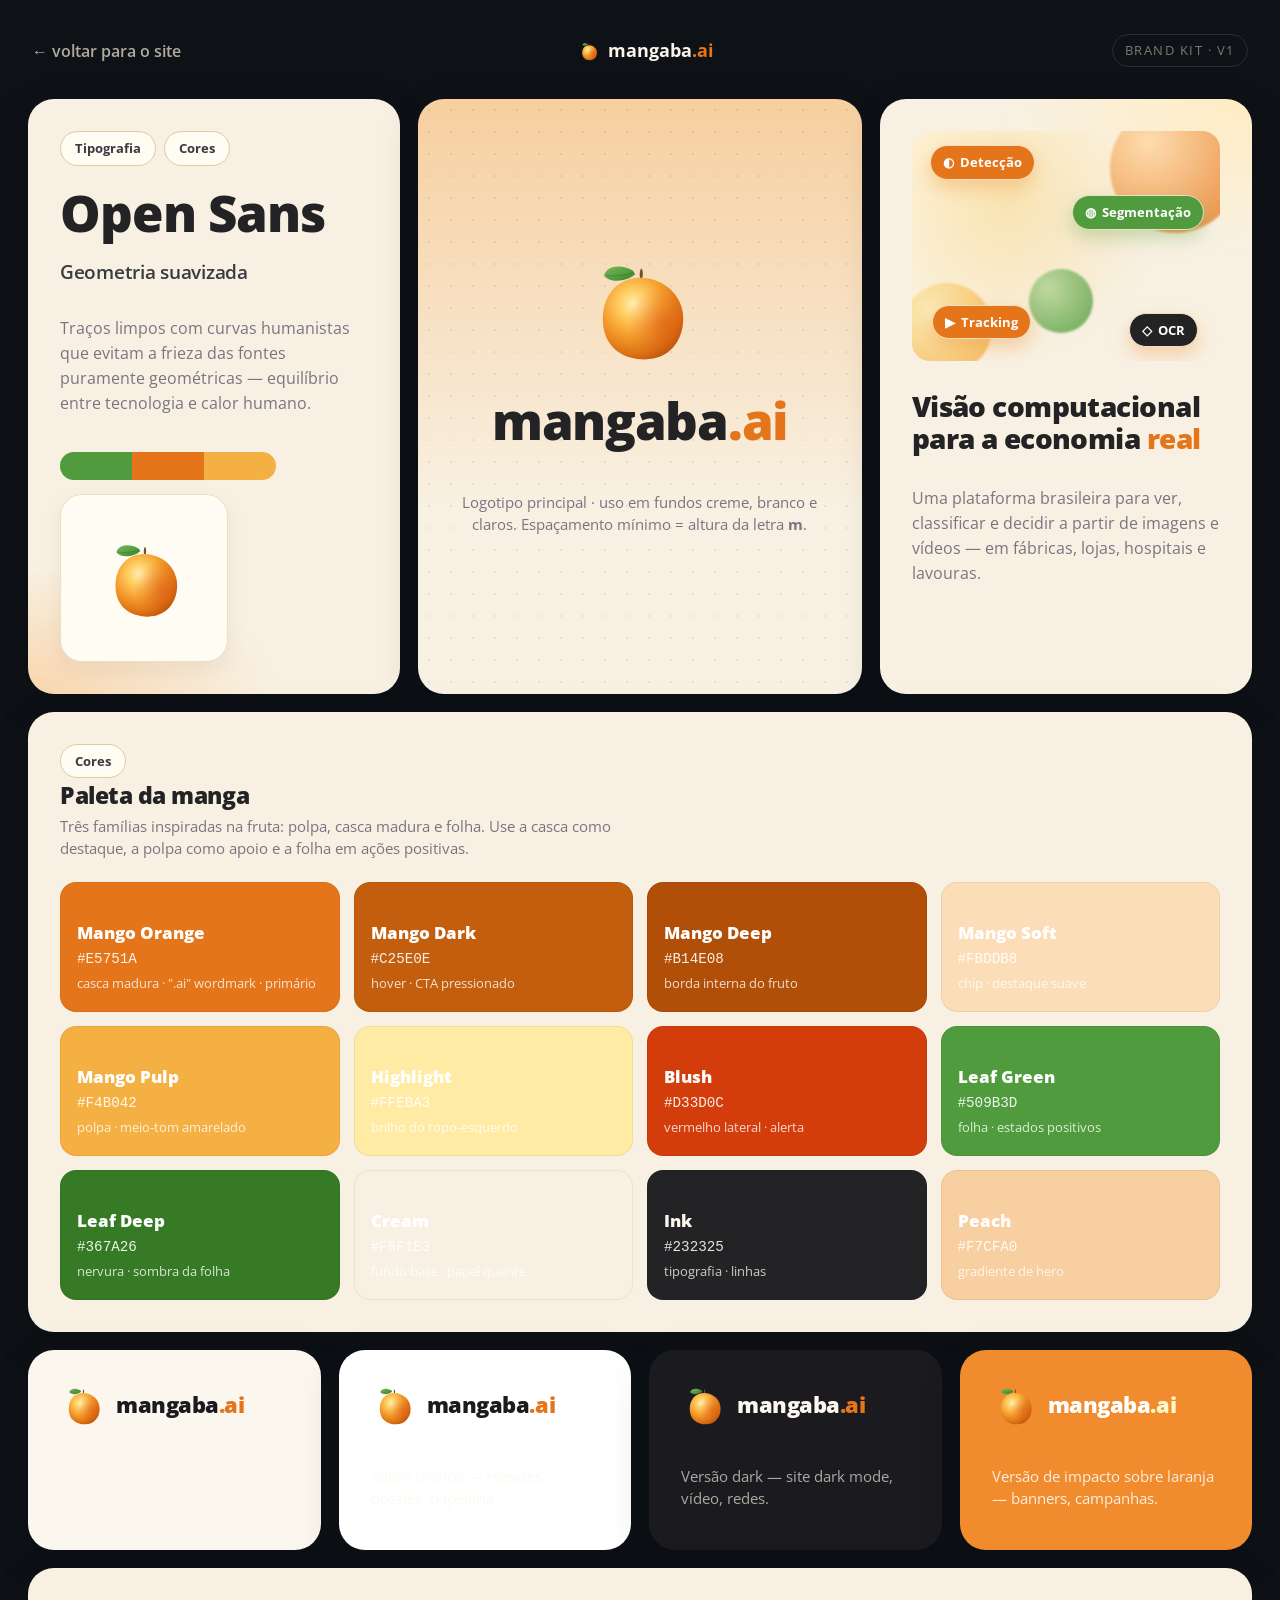
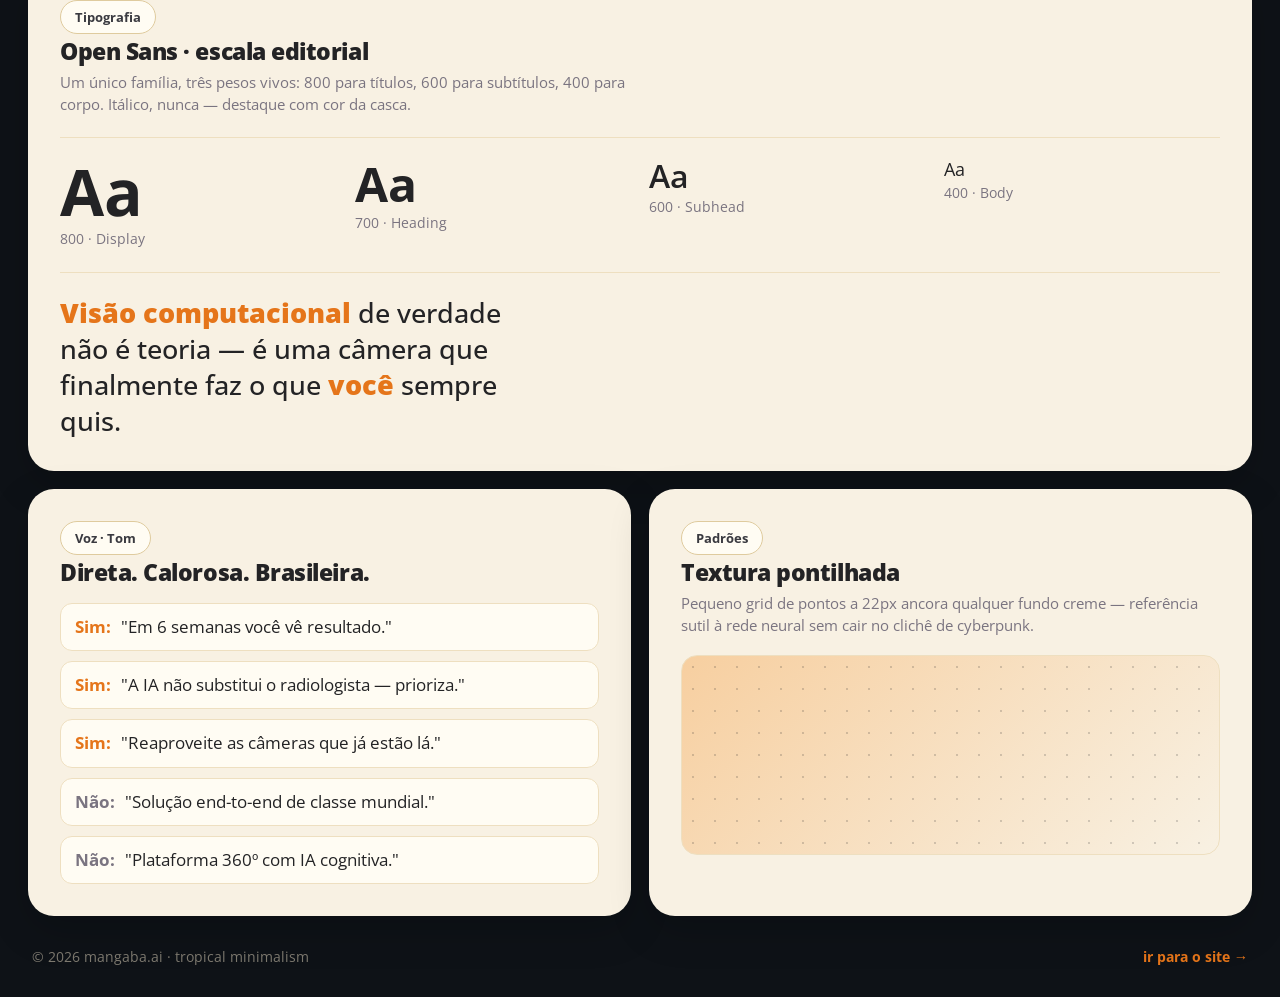
==== commit e898d432: "design: re-match brand reference to extreme fidelity Palette resampled from the painterly mango refe" ====
--- a/brand.html
+++ b/brand.html
@@ -22,19 +22,31 @@
   <header class="bp__top">
     <a class="bp__back" href="index.html">← voltar para o site</a>
     <a class="bp__logo" href="#">
-      <svg width="22" height="22" viewBox="0 0 64 64" aria-hidden="true">
-        <defs>
-          <radialGradient id="bpM" cx="0.34" cy="0.32" r="0.85">
-            <stop offset="0" stop-color="#FBE17A"/><stop offset=".45" stop-color="#F4B83B"/><stop offset="1" stop-color="#DF7A1E"/>
-          </radialGradient>
-          <linearGradient id="bpL" x1="0" y1="0" x2="1" y2="1">
-            <stop offset="0" stop-color="#8FBE61"/><stop offset="1" stop-color="#5C9344"/>
-          </linearGradient>
-        </defs>
-        <ellipse cx="32" cy="38" rx="22" ry="20" fill="url(#bpM)"/>
-        <ellipse cx="24" cy="30" rx="6" ry="4" fill="#FFF6C9" opacity=".55"/>
-        <path d="M32 20 C22 8 12 12 12 16 C12 22 22 26 32 24 Z" fill="url(#bpL)"/>
-      </svg>
+      <svg width="22" height="22" viewBox="0 0 100 100" fill="none" aria-hidden="true">
+<defs>
+<radialGradient id="mb1" cx="38%" cy="32%" r="78%">
+<stop offset="0%" stop-color="#FFEFB2"/>
+<stop offset="22%" stop-color="#FFCE63"/>
+<stop offset="50%" stop-color="#F49E2D"/>
+<stop offset="78%" stop-color="#DD7314"/>
+<stop offset="100%" stop-color="#B14E08"/>
+</radialGradient>
+<radialGradient id="mbl1" cx="75%" cy="55%" r="45%">
+<stop offset="0%" stop-color="#D33D0C" stop-opacity="0.42"/>
+<stop offset="100%" stop-color="#D33D0C" stop-opacity="0"/>
+</radialGradient>
+<linearGradient id="ml1" x1="0" y1="0" x2="1" y2="1">
+<stop offset="0%" stop-color="#7CB85E"/>
+<stop offset="60%" stop-color="#509B3D"/>
+<stop offset="100%" stop-color="#367A26"/>
+</linearGradient>
+</defs>
+<path d="M50 24 C 32 24, 19 38, 19 58 C 19 80, 33 92, 54 92 C 74 92, 86 77, 86 58 C 86 39, 70 24, 50 24 Z" fill="url(#mb1)"/>
+<path d="M50 24 C 32 24, 19 38, 19 58 C 19 80, 33 92, 54 92 C 74 92, 86 77, 86 58 C 86 39, 70 24, 50 24 Z" fill="url(#mbl1)"/>
+<path d="M50 24 C 49.5 21, 49.8 18, 51 16 C 52.3 17.2, 52.8 20, 52 24 Z" fill="#6F4F2E"/>
+<path d="M44 18 C 34 12, 22 14, 20 22 C 24 28, 38 28, 46 21 Z" fill="url(#ml1)"/>
+<path d="M22 22 C 30 23, 40 22, 45 19" stroke="#2F5A1F" stroke-width="0.6" fill="none" opacity="0.5"/>
+</svg>
       <span>mangaba<i>.ai</i></span>
     </a>
     <span class="bp__tag">brand kit · v1</span>
@@ -56,45 +68,69 @@
         das fontes puramente geométricas — equilíbrio entre tecnologia e calor humano.
       </p>
       <div class="bp__swatches">
-        <span style="background:#6DA34D"></span>
-        <span style="background:#F08C2E"></span>
-        <span style="background:#F4C03F"></span>
+        <span style="background:#509B3D"></span>
+        <span style="background:#E5751A"></span>
+        <span style="background:#F4B042"></span>
       </div>
 
       <!-- Mango icon variant (cream card inside) -->
       <div class="bp__icon-card">
-        <svg width="92" height="92" viewBox="0 0 64 64">
-          <defs>
-            <radialGradient id="bpM2" cx="0.34" cy="0.32" r="0.85">
-              <stop offset="0" stop-color="#FBE17A"/><stop offset=".45" stop-color="#F4B83B"/><stop offset="1" stop-color="#DF7A1E"/>
-            </radialGradient>
-            <linearGradient id="bpL2" x1="0" y1="0" x2="1" y2="1">
-              <stop offset="0" stop-color="#8FBE61"/><stop offset="1" stop-color="#5C9344"/>
-            </linearGradient>
-          </defs>
-          <ellipse cx="32" cy="38" rx="22" ry="20" fill="url(#bpM2)"/>
-          <ellipse cx="24" cy="30" rx="6" ry="4" fill="#FFF6C9" opacity=".55"/>
-          <path d="M32 20 C22 8 12 12 12 16 C12 22 22 26 32 24 Z" fill="url(#bpL2)"/>
-        </svg>
+        <svg width="92" height="92" viewBox="0 0 100 100" fill="none" aria-hidden="true">
+<defs>
+<radialGradient id="mb2" cx="38%" cy="32%" r="78%">
+<stop offset="0%" stop-color="#FFEFB2"/>
+<stop offset="22%" stop-color="#FFCE63"/>
+<stop offset="50%" stop-color="#F49E2D"/>
+<stop offset="78%" stop-color="#DD7314"/>
+<stop offset="100%" stop-color="#B14E08"/>
+</radialGradient>
+<radialGradient id="mbl2" cx="75%" cy="55%" r="45%">
+<stop offset="0%" stop-color="#D33D0C" stop-opacity="0.42"/>
+<stop offset="100%" stop-color="#D33D0C" stop-opacity="0"/>
+</radialGradient>
+<linearGradient id="ml2" x1="0" y1="0" x2="1" y2="1">
+<stop offset="0%" stop-color="#7CB85E"/>
+<stop offset="60%" stop-color="#509B3D"/>
+<stop offset="100%" stop-color="#367A26"/>
+</linearGradient>
+</defs>
+<path d="M50 24 C 32 24, 19 38, 19 58 C 19 80, 33 92, 54 92 C 74 92, 86 77, 86 58 C 86 39, 70 24, 50 24 Z" fill="url(#mb2)"/>
+<path d="M50 24 C 32 24, 19 38, 19 58 C 19 80, 33 92, 54 92 C 74 92, 86 77, 86 58 C 86 39, 70 24, 50 24 Z" fill="url(#mbl2)"/>
+<path d="M50 24 C 49.5 21, 49.8 18, 51 16 C 52.3 17.2, 52.8 20, 52 24 Z" fill="#6F4F2E"/>
+<path d="M44 18 C 34 12, 22 14, 20 22 C 24 28, 38 28, 46 21 Z" fill="url(#ml2)"/>
+<path d="M22 22 C 30 23, 40 22, 45 19" stroke="#2F5A1F" stroke-width="0.6" fill="none" opacity="0.5"/>
+</svg>
       </div>
     </article>
 
     <!-- CENTER: Big wordmark on dotted bg -->
     <article class="bp__card bp__card--mark">
       <div class="bp__mark">
-        <svg width="120" height="120" viewBox="0 0 64 64">
-          <defs>
-            <radialGradient id="bpMC" cx="0.34" cy="0.32" r="0.85">
-              <stop offset="0" stop-color="#FBE17A"/><stop offset=".45" stop-color="#F4B83B"/><stop offset="1" stop-color="#DF7A1E"/>
-            </radialGradient>
-            <linearGradient id="bpLC" x1="0" y1="0" x2="1" y2="1">
-              <stop offset="0" stop-color="#8FBE61"/><stop offset="1" stop-color="#5C9344"/>
-            </linearGradient>
-          </defs>
-          <ellipse cx="32" cy="38" rx="22" ry="20" fill="url(#bpMC)"/>
-          <ellipse cx="24" cy="30" rx="6" ry="4" fill="#FFF6C9" opacity=".55"/>
-          <path d="M32 20 C22 8 12 12 12 16 C12 22 22 26 32 24 Z" fill="url(#bpLC)"/>
-        </svg>
+        <svg width="120" height="120" viewBox="0 0 100 100" fill="none" aria-hidden="true">
+<defs>
+<radialGradient id="mb3" cx="38%" cy="32%" r="78%">
+<stop offset="0%" stop-color="#FFEFB2"/>
+<stop offset="22%" stop-color="#FFCE63"/>
+<stop offset="50%" stop-color="#F49E2D"/>
+<stop offset="78%" stop-color="#DD7314"/>
+<stop offset="100%" stop-color="#B14E08"/>
+</radialGradient>
+<radialGradient id="mbl3" cx="75%" cy="55%" r="45%">
+<stop offset="0%" stop-color="#D33D0C" stop-opacity="0.42"/>
+<stop offset="100%" stop-color="#D33D0C" stop-opacity="0"/>
+</radialGradient>
+<linearGradient id="ml3" x1="0" y1="0" x2="1" y2="1">
+<stop offset="0%" stop-color="#7CB85E"/>
+<stop offset="60%" stop-color="#509B3D"/>
+<stop offset="100%" stop-color="#367A26"/>
+</linearGradient>
+</defs>
+<path d="M50 24 C 32 24, 19 38, 19 58 C 19 80, 33 92, 54 92 C 74 92, 86 77, 86 58 C 86 39, 70 24, 50 24 Z" fill="url(#mb3)"/>
+<path d="M50 24 C 32 24, 19 38, 19 58 C 19 80, 33 92, 54 92 C 74 92, 86 77, 86 58 C 86 39, 70 24, 50 24 Z" fill="url(#mbl3)"/>
+<path d="M50 24 C 49.5 21, 49.8 18, 51 16 C 52.3 17.2, 52.8 20, 52 24 Z" fill="#6F4F2E"/>
+<path d="M44 18 C 34 12, 22 14, 20 22 C 24 28, 38 28, 46 21 Z" fill="url(#ml3)"/>
+<path d="M22 22 C 30 23, 40 22, 45 19" stroke="#2F5A1F" stroke-width="0.6" fill="none" opacity="0.5"/>
+</svg>
         <span class="bp__wordmark">mangaba<i>.ai</i></span>
       </div>
       <p class="bp__caption">
@@ -142,14 +178,18 @@
       </div>
 
       <div class="bp__palette">
-        <div class="sw" style="--c:#F08C2E"><b>Mango Orange</b><span>#F08C2E</span><i>casca madura · primário</i></div>
-        <div class="sw" style="--c:#D87520"><b>Mango Dark</b><span>#D87520</span><i>hover · CTA pressionado</i></div>
-        <div class="sw" style="--c:#FCE3CB"><b>Mango Soft</b><span>#FCE3CB</span><i>fundo de chip · destaque</i></div>
-        <div class="sw" style="--c:#F4C03F"><b>Mango Pulp</b><span>#F4C03F</span><i>polpa · acentos secundários</i></div>
-        <div class="sw" style="--c:#6DA34D"><b>Leaf Green</b><span>#6DA34D</span><i>folha · estados positivos</i></div>
-        <div class="sw" style="--c:#FBF6EE"><b>Cream</b><span>#FBF6EE</span><i>fundo base · papel quente</i></div>
-        <div class="sw" style="--c:#1B1B1F" data-light><b>Ink</b><span>#1B1B1F</span><i>tipografia · linhas</i></div>
-        <div class="sw" style="--c:#F9D6AE"><b>Peach</b><span>#F9D6AE</span><i>gradiente de hero</i></div>
+        <div class="sw" style="--c:#E5751A"><b>Mango Orange</b><span>#E5751A</span><i>casca madura · ".ai" wordmark · primário</i></div>
+        <div class="sw" style="--c:#C25E0E"><b>Mango Dark</b><span>#C25E0E</span><i>hover · CTA pressionado</i></div>
+        <div class="sw" style="--c:#B14E08"><b>Mango Deep</b><span>#B14E08</span><i>borda interna do fruto</i></div>
+        <div class="sw" style="--c:#FBDDB8"><b>Mango Soft</b><span>#FBDDB8</span><i>chip · destaque suave</i></div>
+        <div class="sw" style="--c:#F4B042"><b>Mango Pulp</b><span>#F4B042</span><i>polpa · meio-tom amarelado</i></div>
+        <div class="sw" style="--c:#FFEBA3"><b>Highlight</b><span>#FFEBA3</span><i>brilho do topo-esquerdo</i></div>
+        <div class="sw" style="--c:#D33D0C"><b>Blush</b><span>#D33D0C</span><i>vermelho lateral · alerta</i></div>
+        <div class="sw" style="--c:#509B3D"><b>Leaf Green</b><span>#509B3D</span><i>folha · estados positivos</i></div>
+        <div class="sw" style="--c:#367A26"><b>Leaf Deep</b><span>#367A26</span><i>nervura · sombra da folha</i></div>
+        <div class="sw" style="--c:#F8F1E3"><b>Cream</b><span>#F8F1E3</span><i>fundo base · papel quente</i></div>
+        <div class="sw" style="--c:#232325" data-light><b>Ink</b><span>#232325</span><i>tipografia · linhas</i></div>
+        <div class="sw" style="--c:#F7CFA0"><b>Peach</b><span>#F7CFA0</span><i>gradiente de hero</i></div>
       </div>
     </article>
   </section>
@@ -159,7 +199,31 @@
 
     <article class="bp__card bp__card--lock" style="--lk:#FBF6EE;--ink:#1B1B1F">
       <div class="lk">
-        <svg width="46" height="46" viewBox="0 0 64 64"><use href="#mango-icon"/></svg>
+        <svg width="46" height="46" viewBox="0 0 100 100" fill="none" aria-hidden="true">
+<defs>
+<radialGradient id="mb4" cx="38%" cy="32%" r="78%">
+<stop offset="0%" stop-color="#FFEFB2"/>
+<stop offset="22%" stop-color="#FFCE63"/>
+<stop offset="50%" stop-color="#F49E2D"/>
+<stop offset="78%" stop-color="#DD7314"/>
+<stop offset="100%" stop-color="#B14E08"/>
+</radialGradient>
+<radialGradient id="mbl4" cx="75%" cy="55%" r="45%">
+<stop offset="0%" stop-color="#D33D0C" stop-opacity="0.42"/>
+<stop offset="100%" stop-color="#D33D0C" stop-opacity="0"/>
+</radialGradient>
+<linearGradient id="ml4" x1="0" y1="0" x2="1" y2="1">
+<stop offset="0%" stop-color="#7CB85E"/>
+<stop offset="60%" stop-color="#509B3D"/>
+<stop offset="100%" stop-color="#367A26"/>
+</linearGradient>
+</defs>
+<path d="M50 24 C 32 24, 19 38, 19 58 C 19 80, 33 92, 54 92 C 74 92, 86 77, 86 58 C 86 39, 70 24, 50 24 Z" fill="url(#mb4)"/>
+<path d="M50 24 C 32 24, 19 38, 19 58 C 19 80, 33 92, 54 92 C 74 92, 86 77, 86 58 C 86 39, 70 24, 50 24 Z" fill="url(#mbl4)"/>
+<path d="M50 24 C 49.5 21, 49.8 18, 51 16 C 52.3 17.2, 52.8 20, 52 24 Z" fill="#6F4F2E"/>
+<path d="M44 18 C 34 12, 22 14, 20 22 C 24 28, 38 28, 46 21 Z" fill="url(#ml4)"/>
+<path d="M22 22 C 30 23, 40 22, 45 19" stroke="#2F5A1F" stroke-width="0.6" fill="none" opacity="0.5"/>
+</svg>
         <span>mangaba<i>.ai</i></span>
       </div>
       <p class="bp__caption">Lockup principal sobre creme.</p>
@@ -167,7 +231,31 @@
 
     <article class="bp__card bp__card--lock" style="--lk:#FFFFFF;--ink:#1B1B1F">
       <div class="lk">
-        <svg width="46" height="46" viewBox="0 0 64 64"><use href="#mango-icon"/></svg>
+        <svg width="46" height="46" viewBox="0 0 100 100" fill="none" aria-hidden="true">
+<defs>
+<radialGradient id="mb5" cx="38%" cy="32%" r="78%">
+<stop offset="0%" stop-color="#FFEFB2"/>
+<stop offset="22%" stop-color="#FFCE63"/>
+<stop offset="50%" stop-color="#F49E2D"/>
+<stop offset="78%" stop-color="#DD7314"/>
+<stop offset="100%" stop-color="#B14E08"/>
+</radialGradient>
+<radialGradient id="mbl5" cx="75%" cy="55%" r="45%">
+<stop offset="0%" stop-color="#D33D0C" stop-opacity="0.42"/>
+<stop offset="100%" stop-color="#D33D0C" stop-opacity="0"/>
+</radialGradient>
+<linearGradient id="ml5" x1="0" y1="0" x2="1" y2="1">
+<stop offset="0%" stop-color="#7CB85E"/>
+<stop offset="60%" stop-color="#509B3D"/>
+<stop offset="100%" stop-color="#367A26"/>
+</linearGradient>
+</defs>
+<path d="M50 24 C 32 24, 19 38, 19 58 C 19 80, 33 92, 54 92 C 74 92, 86 77, 86 58 C 86 39, 70 24, 50 24 Z" fill="url(#mb5)"/>
+<path d="M50 24 C 32 24, 19 38, 19 58 C 19 80, 33 92, 54 92 C 74 92, 86 77, 86 58 C 86 39, 70 24, 50 24 Z" fill="url(#mbl5)"/>
+<path d="M50 24 C 49.5 21, 49.8 18, 51 16 C 52.3 17.2, 52.8 20, 52 24 Z" fill="#6F4F2E"/>
+<path d="M44 18 C 34 12, 22 14, 20 22 C 24 28, 38 28, 46 21 Z" fill="url(#ml5)"/>
+<path d="M22 22 C 30 23, 40 22, 45 19" stroke="#2F5A1F" stroke-width="0.6" fill="none" opacity="0.5"/>
+</svg>
         <span>mangaba<i>.ai</i></span>
       </div>
       <p class="bp__caption">Sobre branco — releases, dossiês, papelaria.</p>
@@ -175,7 +263,31 @@
 
     <article class="bp__card bp__card--lock" style="--lk:#1B1B1F;--ink:#FBF6EE">
       <div class="lk">
-        <svg width="46" height="46" viewBox="0 0 64 64"><use href="#mango-icon"/></svg>
+        <svg width="46" height="46" viewBox="0 0 100 100" fill="none" aria-hidden="true">
+<defs>
+<radialGradient id="mb6" cx="38%" cy="32%" r="78%">
+<stop offset="0%" stop-color="#FFEFB2"/>
+<stop offset="22%" stop-color="#FFCE63"/>
+<stop offset="50%" stop-color="#F49E2D"/>
+<stop offset="78%" stop-color="#DD7314"/>
+<stop offset="100%" stop-color="#B14E08"/>
+</radialGradient>
+<radialGradient id="mbl6" cx="75%" cy="55%" r="45%">
+<stop offset="0%" stop-color="#D33D0C" stop-opacity="0.42"/>
+<stop offset="100%" stop-color="#D33D0C" stop-opacity="0"/>
+</radialGradient>
+<linearGradient id="ml6" x1="0" y1="0" x2="1" y2="1">
+<stop offset="0%" stop-color="#7CB85E"/>
+<stop offset="60%" stop-color="#509B3D"/>
+<stop offset="100%" stop-color="#367A26"/>
+</linearGradient>
+</defs>
+<path d="M50 24 C 32 24, 19 38, 19 58 C 19 80, 33 92, 54 92 C 74 92, 86 77, 86 58 C 86 39, 70 24, 50 24 Z" fill="url(#mb6)"/>
+<path d="M50 24 C 32 24, 19 38, 19 58 C 19 80, 33 92, 54 92 C 74 92, 86 77, 86 58 C 86 39, 70 24, 50 24 Z" fill="url(#mbl6)"/>
+<path d="M50 24 C 49.5 21, 49.8 18, 51 16 C 52.3 17.2, 52.8 20, 52 24 Z" fill="#6F4F2E"/>
+<path d="M44 18 C 34 12, 22 14, 20 22 C 24 28, 38 28, 46 21 Z" fill="url(#ml6)"/>
+<path d="M22 22 C 30 23, 40 22, 45 19" stroke="#2F5A1F" stroke-width="0.6" fill="none" opacity="0.5"/>
+</svg>
         <span>mangaba<i>.ai</i></span>
       </div>
       <p class="bp__caption">Versão dark — site dark mode, vídeo, redes.</p>
@@ -183,11 +295,31 @@
 
     <article class="bp__card bp__card--lock" style="--lk:#F08C2E;--ink:#FFFFFF">
       <div class="lk">
-        <svg width="46" height="46" viewBox="0 0 64 64">
-          <ellipse cx="32" cy="38" rx="22" ry="20" fill="#fff"/>
-          <ellipse cx="24" cy="30" rx="6" ry="4" fill="#FFF6C9" opacity=".55"/>
-          <path d="M32 20 C22 8 12 12 12 16 C12 22 22 26 32 24 Z" fill="#fff"/>
-        </svg>
+        <svg width="46" height="46" viewBox="0 0 100 100" fill="none" aria-hidden="true">
+<defs>
+<radialGradient id="mb7" cx="38%" cy="32%" r="78%">
+<stop offset="0%" stop-color="#FFEFB2"/>
+<stop offset="22%" stop-color="#FFCE63"/>
+<stop offset="50%" stop-color="#F49E2D"/>
+<stop offset="78%" stop-color="#DD7314"/>
+<stop offset="100%" stop-color="#B14E08"/>
+</radialGradient>
+<radialGradient id="mbl7" cx="75%" cy="55%" r="45%">
+<stop offset="0%" stop-color="#D33D0C" stop-opacity="0.42"/>
+<stop offset="100%" stop-color="#D33D0C" stop-opacity="0"/>
+</radialGradient>
+<linearGradient id="ml7" x1="0" y1="0" x2="1" y2="1">
+<stop offset="0%" stop-color="#7CB85E"/>
+<stop offset="60%" stop-color="#509B3D"/>
+<stop offset="100%" stop-color="#367A26"/>
+</linearGradient>
+</defs>
+<path d="M50 24 C 32 24, 19 38, 19 58 C 19 80, 33 92, 54 92 C 74 92, 86 77, 86 58 C 86 39, 70 24, 50 24 Z" fill="url(#mb7)"/>
+<path d="M50 24 C 32 24, 19 38, 19 58 C 19 80, 33 92, 54 92 C 74 92, 86 77, 86 58 C 86 39, 70 24, 50 24 Z" fill="url(#mbl7)"/>
+<path d="M50 24 C 49.5 21, 49.8 18, 51 16 C 52.3 17.2, 52.8 20, 52 24 Z" fill="#6F4F2E"/>
+<path d="M44 18 C 34 12, 22 14, 20 22 C 24 28, 38 28, 46 21 Z" fill="url(#ml7)"/>
+<path d="M22 22 C 30 23, 40 22, 45 19" stroke="#2F5A1F" stroke-width="0.6" fill="none" opacity="0.5"/>
+</svg>
         <span>mangaba<i style="color:#FFF6C9">.ai</i></span>
       </div>
       <p class="bp__caption">Versão de impacto sobre laranja — banners, campanhas.</p>
--- a/assets/styles.css
+++ b/assets/styles.css
@@ -5,29 +5,32 @@
    ========================================================= */
 
 :root {
-  /* Surfaces — cream / peach gradient base */
-  --bg:           #FBF6EE;     /* cream peach */
-  --bg-alt:       #F8ECD6;     /* darker cream */
-  --bg-peach:     #F9D6AE;     /* warm peach for hero gradients */
-  --surface:      #FFFFFF;     /* pure white card */
-  --surface-soft: #FFFBF3;     /* near-white card variant */
-  --border:       #F0E2C8;
-  --border-strong:#E2CDA4;
-
-  /* Ink */
-  --ink:          #1B1B1F;     /* near-black wordmark color */
-  --ink-soft:     #36363D;
+  /* Surfaces — warm cream matching the painterly logo background */
+  --bg:           #F8F1E3;     /* warm cream (logo backdrop) */
+  --bg-alt:       #F2E8D2;     /* deeper cream */
+  --bg-peach:     #F7CFA0;     /* peach for hero radials */
+  --surface:      #FFFCF3;     /* near-white card */
+  --surface-soft: #FBF5E7;     /* off-white variant */
+  --border:       #EEDFC0;
+  --border-strong:#DFCB9E;
+
+  /* Ink — warm near-black, not pure */
+  --ink:          #232325;
+  --ink-soft:     #3A3A40;
   --muted:        #7A7480;
 
-  /* Mango palette */
-  --orange:       #F08C2E;     /* primary accent — ripe mango */
-  --orange-dk:    #D87520;
-  --orange-soft:  #FCE3CB;
-  --yellow:       #F4C03F;     /* mango pulp */
-  --yellow-soft:  #FBE9B4;
-  --green:        #6DA34D;     /* leaf */
-  --green-dk:     #4F8235;
+  /* Mango palette — sampled from the painterly logo */
+  --orange:       #E5751A;     /* primary — matches the ".ai" lettering */
+  --orange-dk:    #C25E0E;     /* hover / pressed */
+  --orange-soft:  #FBDDB8;     /* chip backgrounds */
+  --orange-deep:  #B14E08;     /* darkest edge of fruit */
+  --yellow:       #F4B042;     /* mid-mango pulp */
+  --yellow-soft:  #FFECC3;
+  --highlight:    #FFEBA3;     /* light cream-yellow highlight on fruit */
+  --green:        #509B3D;     /* leaf mid */
+  --green-dk:     #367A26;     /* leaf deep */
   --green-soft:   #DDE9CC;
+  --blush:        #D33D0C;     /* fruit blush red */
 
   /* Backward-compat aliases (preserve existing rules) */
   --accent:       var(--orange);
@@ -45,7 +48,7 @@
   --radius-lg: 26px;
   --shadow-sm: 0 1px 2px rgba(27,27,31,.04), 0 2px 10px rgba(27,27,31,.05);
   --shadow:    0 6px 18px rgba(27,27,31,.07), 0 18px 40px rgba(27,27,31,.09);
-  --shadow-orange: 0 8px 24px rgba(240,140,46,.25);
+  --shadow-orange: 0 8px 24px rgba(229,117,26,.28);
 }
 
 * { box-sizing: border-box; }
@@ -150,17 +153,18 @@
 .brand {
   display: inline-flex;
   align-items: center;
-  gap: 10px;
+  gap: 12px;
   font-family: var(--font);
-  font-weight: 700;
-  font-size: 1.32rem;
-  letter-spacing: -0.01em;
-  color: var(--ink);
+  font-weight: 500;
+  font-size: 1.4rem;
+  letter-spacing: -0.025em;
+  color: var(--ink);
+  text-transform: lowercase;
 }
 .brand__mark { display: inline-flex; }
 .brand__dot {
   color: var(--orange);
-  font-weight: 800;
+  font-weight: 500;
 }
 
 .nav__links {
@@ -1086,3 +1090,95 @@
    ========================================================= */
 html { scroll-behavior: smooth; }
 ::selection { background: var(--accent-soft); color: var(--accent-dk); }
+
+/* =========================================================
+   FORMAT REFRESH — mangabapixel.online layout
+   light · single-column long-scroll · centered hero · alternating sections
+   ========================================================= */
+
+/* Centered hero */
+.hero { padding: 88px 0 72px; }
+.hero__inner {
+  max-width: 1100px;
+  margin: 0 auto;
+  padding: 0 24px;
+  text-align: center;
+}
+.hero .eyebrow { margin: 0 auto 22px; }
+.hero__title  { max-width: 22ch; margin: 0 auto; }
+.hero__lede   { max-width: 60ch; margin: 22px auto 0; text-align: center; }
+.hero__cta    { justify-content: center; }
+.hero__proof  { justify-content: center; margin-top: 18px; }
+.hero__media {
+  max-width: 1100px;
+  margin: 56px auto 0;
+  aspect-ratio: 16 / 9;
+}
+
+/* "Como funciona" — 3-step numbered process */
+.how__head {
+  text-align: center;
+  max-width: 60ch;
+  margin: 0 auto 56px;
+}
+.how__head p { color: var(--muted); margin-top: 10px; }
+.how__steps {
+  display: grid;
+  grid-template-columns: repeat(3, 1fr);
+  gap: 22px;
+}
+.how__step {
+  background: var(--surface);
+  border: 1px solid var(--border);
+  border-radius: 22px;
+  padding: 32px 28px;
+  position: relative;
+  transition: border-color .2s, box-shadow .2s, transform .15s;
+}
+.how__step:hover {
+  border-color: var(--border-strong);
+  box-shadow: var(--shadow-sm);
+  transform: translateY(-2px);
+}
+.how__num {
+  width: 44px; height: 44px;
+  background: var(--orange);
+  color: #fff;
+  border-radius: 999px;
+  display: inline-flex;
+  align-items: center;
+  justify-content: center;
+  font-weight: 800;
+  font-size: 1.1rem;
+  margin-bottom: 18px;
+  box-shadow: var(--shadow-orange);
+}
+.how__step h3 { font-size: 1.2rem; margin: 0; }
+.how__step p  { color: var(--muted); margin-top: 10px; }
+.how__step ul {
+  list-style: none;
+  padding: 14px 0 0;
+  margin: 14px 0 0;
+  border-top: 1px dashed var(--border);
+  display: flex; flex-direction: column; gap: 6px;
+}
+.how__step ul li {
+  font-size: 0.88rem;
+  color: var(--ink-soft);
+  padding-left: 18px;
+  position: relative;
+}
+.how__step ul li::before {
+  content: "→";
+  position: absolute;
+  left: 0; top: 0;
+  color: var(--orange);
+  font-weight: 700;
+}
+
+@media (max-width: 860px) { .how__steps { grid-template-columns: 1fr; } }
+
+/* Nav simpler chip — match mangabapixel minimal nav */
+.nav__inner { padding: 16px 24px; }
+.nav__links { gap: 22px; }
+.nav__links a:not(.nav__cta) { font-size: 0.92rem; }
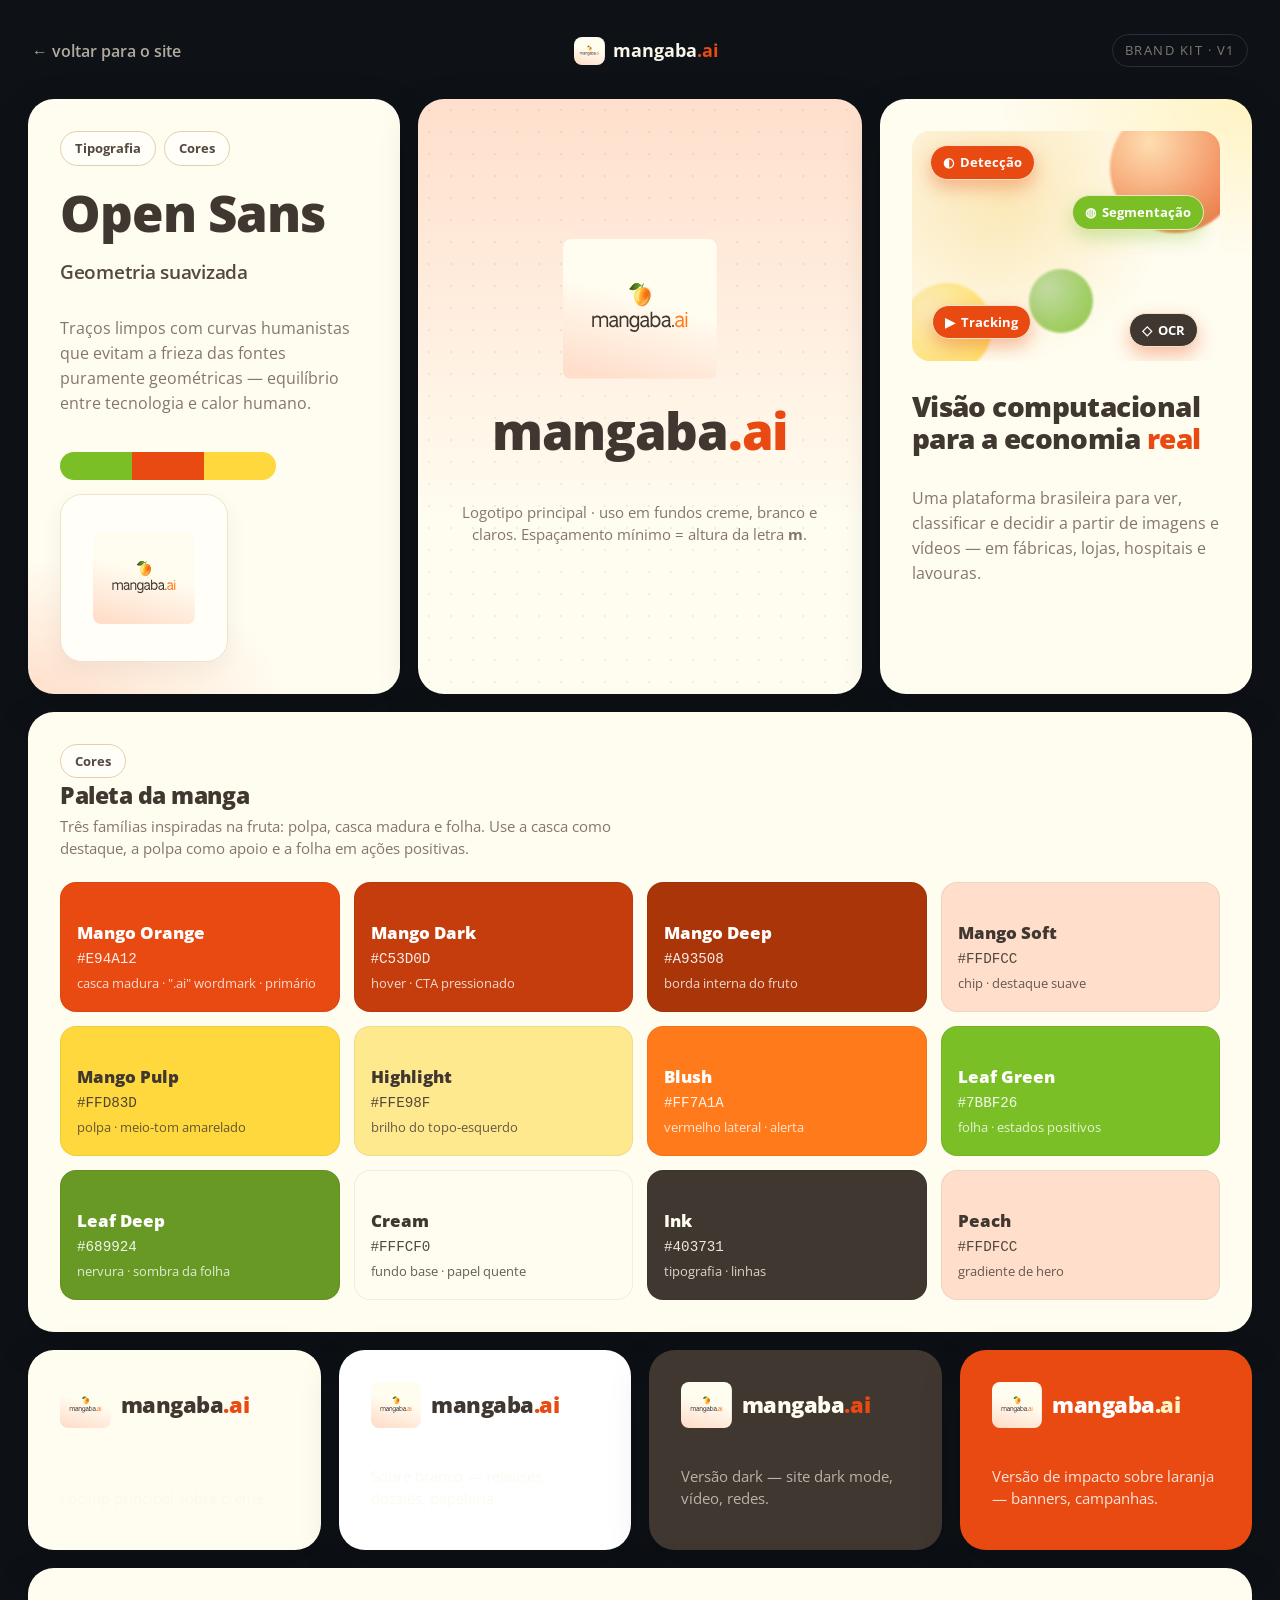
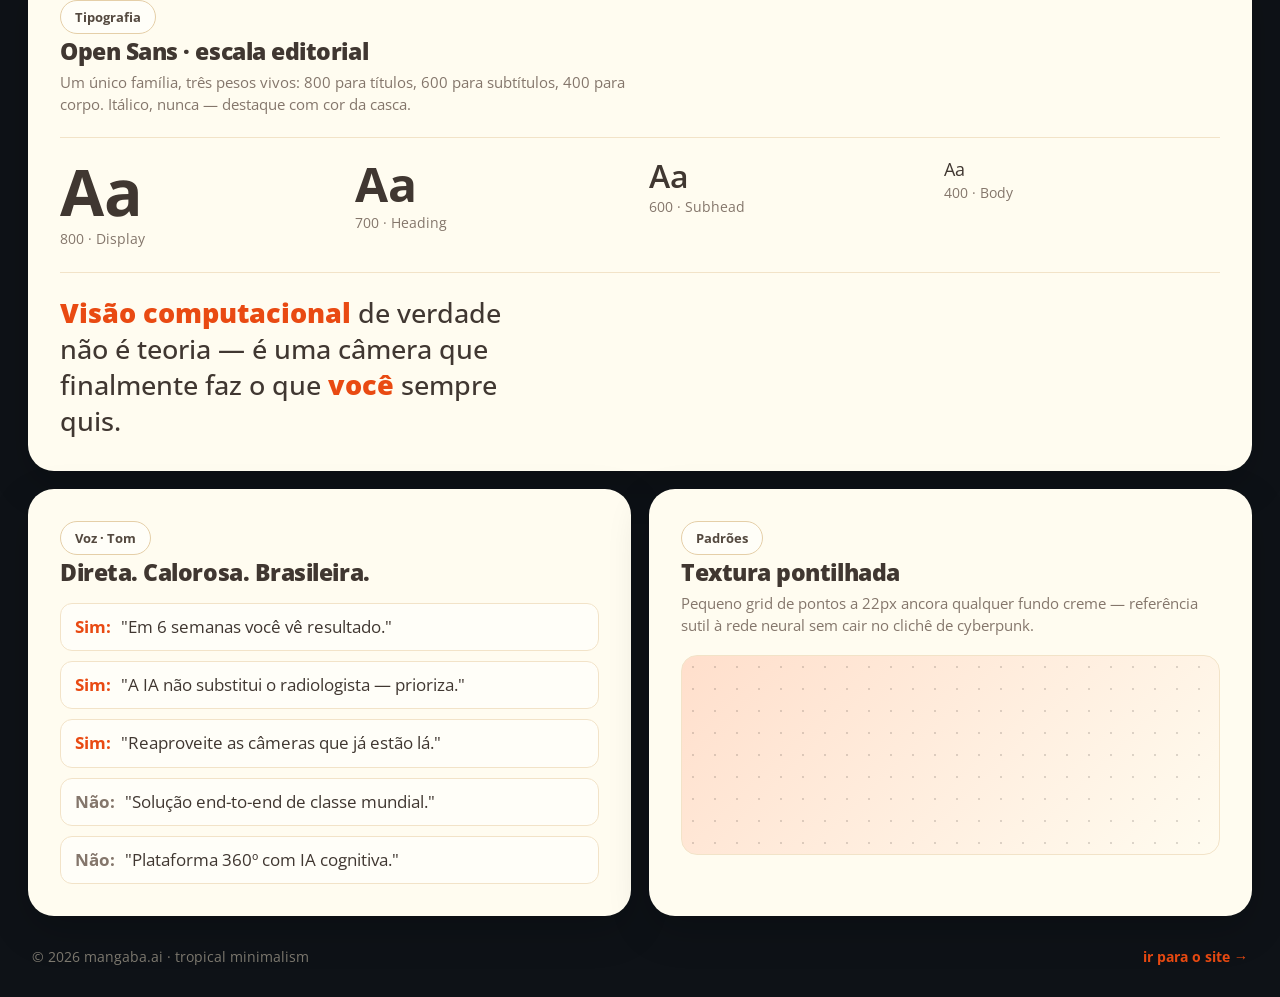
==== commit 1766d9de: "Aplica identidade visual oficial Mangaba (logo + paleta #E94A12)" ====
--- a/brand.html
+++ b/brand.html
@@ -11,7 +11,7 @@
 <link href="https://fonts.googleapis.com/css2?family=Open+Sans:wght@400;500;600;700;800&display=swap" rel="stylesheet"/>
 <link href="assets/styles.css" rel="stylesheet"/>
 <link href="assets/brand.css" rel="stylesheet"/>
-<link href="assets/favicon.svg" rel="icon" type="image/svg+xml"/>
+<link href="brand-logo.svg" rel="icon" type="image/svg+xml"/>
 </head>
 <body class="brand-page">
 
@@ -22,31 +22,7 @@
   <header class="bp__top">
     <a class="bp__back" href="index.html">← voltar para o site</a>
     <a class="bp__logo" href="#">
-      <svg width="22" height="22" viewBox="0 0 100 100" fill="none" aria-hidden="true">
-<defs>
-<radialGradient id="mb1" cx="38%" cy="32%" r="78%">
-<stop offset="0%" stop-color="#FFEFB2"/>
-<stop offset="22%" stop-color="#FFCE63"/>
-<stop offset="50%" stop-color="#F49E2D"/>
-<stop offset="78%" stop-color="#DD7314"/>
-<stop offset="100%" stop-color="#B14E08"/>
-</radialGradient>
-<radialGradient id="mbl1" cx="75%" cy="55%" r="45%">
-<stop offset="0%" stop-color="#D33D0C" stop-opacity="0.42"/>
-<stop offset="100%" stop-color="#D33D0C" stop-opacity="0"/>
-</radialGradient>
-<linearGradient id="ml1" x1="0" y1="0" x2="1" y2="1">
-<stop offset="0%" stop-color="#7CB85E"/>
-<stop offset="60%" stop-color="#509B3D"/>
-<stop offset="100%" stop-color="#367A26"/>
-</linearGradient>
-</defs>
-<path d="M50 24 C 32 24, 19 38, 19 58 C 19 80, 33 92, 54 92 C 74 92, 86 77, 86 58 C 86 39, 70 24, 50 24 Z" fill="url(#mb1)"/>
-<path d="M50 24 C 32 24, 19 38, 19 58 C 19 80, 33 92, 54 92 C 74 92, 86 77, 86 58 C 86 39, 70 24, 50 24 Z" fill="url(#mbl1)"/>
-<path d="M50 24 C 49.5 21, 49.8 18, 51 16 C 52.3 17.2, 52.8 20, 52 24 Z" fill="#6F4F2E"/>
-<path d="M44 18 C 34 12, 22 14, 20 22 C 24 28, 38 28, 46 21 Z" fill="url(#ml1)"/>
-<path d="M22 22 C 30 23, 40 22, 45 19" stroke="#2F5A1F" stroke-width="0.6" fill="none" opacity="0.5"/>
-</svg>
+      <img src="brand-logo.svg" alt="Mangaba.ai" height="28" style="height:28px;width:auto;border-radius:8px;display:block"/>
       <span>mangaba<i>.ai</i></span>
     </a>
     <span class="bp__tag">brand kit · v1</span>
@@ -68,69 +44,21 @@
         das fontes puramente geométricas — equilíbrio entre tecnologia e calor humano.
       </p>
       <div class="bp__swatches">
-        <span style="background:#509B3D"></span>
-        <span style="background:#E5751A"></span>
-        <span style="background:#F4B042"></span>
+        <span style="background:#7BBF26"></span>
+        <span style="background:#E94A12"></span>
+        <span style="background:#FFD83D"></span>
       </div>
 
       <!-- Mango icon variant (cream card inside) -->
       <div class="bp__icon-card">
-        <svg width="92" height="92" viewBox="0 0 100 100" fill="none" aria-hidden="true">
-<defs>
-<radialGradient id="mb2" cx="38%" cy="32%" r="78%">
-<stop offset="0%" stop-color="#FFEFB2"/>
-<stop offset="22%" stop-color="#FFCE63"/>
-<stop offset="50%" stop-color="#F49E2D"/>
-<stop offset="78%" stop-color="#DD7314"/>
-<stop offset="100%" stop-color="#B14E08"/>
-</radialGradient>
-<radialGradient id="mbl2" cx="75%" cy="55%" r="45%">
-<stop offset="0%" stop-color="#D33D0C" stop-opacity="0.42"/>
-<stop offset="100%" stop-color="#D33D0C" stop-opacity="0"/>
-</radialGradient>
-<linearGradient id="ml2" x1="0" y1="0" x2="1" y2="1">
-<stop offset="0%" stop-color="#7CB85E"/>
-<stop offset="60%" stop-color="#509B3D"/>
-<stop offset="100%" stop-color="#367A26"/>
-</linearGradient>
-</defs>
-<path d="M50 24 C 32 24, 19 38, 19 58 C 19 80, 33 92, 54 92 C 74 92, 86 77, 86 58 C 86 39, 70 24, 50 24 Z" fill="url(#mb2)"/>
-<path d="M50 24 C 32 24, 19 38, 19 58 C 19 80, 33 92, 54 92 C 74 92, 86 77, 86 58 C 86 39, 70 24, 50 24 Z" fill="url(#mbl2)"/>
-<path d="M50 24 C 49.5 21, 49.8 18, 51 16 C 52.3 17.2, 52.8 20, 52 24 Z" fill="#6F4F2E"/>
-<path d="M44 18 C 34 12, 22 14, 20 22 C 24 28, 38 28, 46 21 Z" fill="url(#ml2)"/>
-<path d="M22 22 C 30 23, 40 22, 45 19" stroke="#2F5A1F" stroke-width="0.6" fill="none" opacity="0.5"/>
-</svg>
+        <img src="brand-logo.svg" alt="Mangaba.ai" height="92" style="height:92px;width:auto;border-radius:8px;display:block"/>
       </div>
     </article>
 
     <!-- CENTER: Big wordmark on dotted bg -->
     <article class="bp__card bp__card--mark">
       <div class="bp__mark">
-        <svg width="120" height="120" viewBox="0 0 100 100" fill="none" aria-hidden="true">
-<defs>
-<radialGradient id="mb3" cx="38%" cy="32%" r="78%">
-<stop offset="0%" stop-color="#FFEFB2"/>
-<stop offset="22%" stop-color="#FFCE63"/>
-<stop offset="50%" stop-color="#F49E2D"/>
-<stop offset="78%" stop-color="#DD7314"/>
-<stop offset="100%" stop-color="#B14E08"/>
-</radialGradient>
-<radialGradient id="mbl3" cx="75%" cy="55%" r="45%">
-<stop offset="0%" stop-color="#D33D0C" stop-opacity="0.42"/>
-<stop offset="100%" stop-color="#D33D0C" stop-opacity="0"/>
-</radialGradient>
-<linearGradient id="ml3" x1="0" y1="0" x2="1" y2="1">
-<stop offset="0%" stop-color="#7CB85E"/>
-<stop offset="60%" stop-color="#509B3D"/>
-<stop offset="100%" stop-color="#367A26"/>
-</linearGradient>
-</defs>
-<path d="M50 24 C 32 24, 19 38, 19 58 C 19 80, 33 92, 54 92 C 74 92, 86 77, 86 58 C 86 39, 70 24, 50 24 Z" fill="url(#mb3)"/>
-<path d="M50 24 C 32 24, 19 38, 19 58 C 19 80, 33 92, 54 92 C 74 92, 86 77, 86 58 C 86 39, 70 24, 50 24 Z" fill="url(#mbl3)"/>
-<path d="M50 24 C 49.5 21, 49.8 18, 51 16 C 52.3 17.2, 52.8 20, 52 24 Z" fill="#6F4F2E"/>
-<path d="M44 18 C 34 12, 22 14, 20 22 C 24 28, 38 28, 46 21 Z" fill="url(#ml3)"/>
-<path d="M22 22 C 30 23, 40 22, 45 19" stroke="#2F5A1F" stroke-width="0.6" fill="none" opacity="0.5"/>
-</svg>
+        <img src="brand-logo.svg" alt="Mangaba.ai" height="140" style="height:140px;width:auto;border-radius:8px;display:block"/>
         <span class="bp__wordmark">mangaba<i>.ai</i></span>
       </div>
       <p class="bp__caption">
@@ -178,18 +106,18 @@
       </div>
 
       <div class="bp__palette">
-        <div class="sw" style="--c:#E5751A"><b>Mango Orange</b><span>#E5751A</span><i>casca madura · ".ai" wordmark · primário</i></div>
-        <div class="sw" style="--c:#C25E0E"><b>Mango Dark</b><span>#C25E0E</span><i>hover · CTA pressionado</i></div>
-        <div class="sw" style="--c:#B14E08"><b>Mango Deep</b><span>#B14E08</span><i>borda interna do fruto</i></div>
-        <div class="sw" style="--c:#FBDDB8"><b>Mango Soft</b><span>#FBDDB8</span><i>chip · destaque suave</i></div>
-        <div class="sw" style="--c:#F4B042"><b>Mango Pulp</b><span>#F4B042</span><i>polpa · meio-tom amarelado</i></div>
-        <div class="sw" style="--c:#FFEBA3"><b>Highlight</b><span>#FFEBA3</span><i>brilho do topo-esquerdo</i></div>
-        <div class="sw" style="--c:#D33D0C"><b>Blush</b><span>#D33D0C</span><i>vermelho lateral · alerta</i></div>
-        <div class="sw" style="--c:#509B3D"><b>Leaf Green</b><span>#509B3D</span><i>folha · estados positivos</i></div>
-        <div class="sw" style="--c:#367A26"><b>Leaf Deep</b><span>#367A26</span><i>nervura · sombra da folha</i></div>
-        <div class="sw" style="--c:#F8F1E3"><b>Cream</b><span>#F8F1E3</span><i>fundo base · papel quente</i></div>
-        <div class="sw" style="--c:#232325" data-light><b>Ink</b><span>#232325</span><i>tipografia · linhas</i></div>
-        <div class="sw" style="--c:#F7CFA0"><b>Peach</b><span>#F7CFA0</span><i>gradiente de hero</i></div>
+        <div class="sw" style="--c:#E94A12"><b>Mango Orange</b><span>#E94A12</span><i>casca madura · ".ai" wordmark · primário</i></div>
+        <div class="sw" style="--c:#C53D0D"><b>Mango Dark</b><span>#C53D0D</span><i>hover · CTA pressionado</i></div>
+        <div class="sw" style="--c:#A93508"><b>Mango Deep</b><span>#A93508</span><i>borda interna do fruto</i></div>
+        <div class="sw" style="--c:#FFDFCC"><b>Mango Soft</b><span>#FFDFCC</span><i>chip · destaque suave</i></div>
+        <div class="sw" style="--c:#FFD83D"><b>Mango Pulp</b><span>#FFD83D</span><i>polpa · meio-tom amarelado</i></div>
+        <div class="sw" style="--c:#FFE98F"><b>Highlight</b><span>#FFE98F</span><i>brilho do topo-esquerdo</i></div>
+        <div class="sw" style="--c:#FF7A1A"><b>Blush</b><span>#FF7A1A</span><i>vermelho lateral · alerta</i></div>
+        <div class="sw" style="--c:#7BBF26"><b>Leaf Green</b><span>#7BBF26</span><i>folha · estados positivos</i></div>
+        <div class="sw" style="--c:#689924"><b>Leaf Deep</b><span>#689924</span><i>nervura · sombra da folha</i></div>
+        <div class="sw" style="--c:#FFFCF0"><b>Cream</b><span>#FFFCF0</span><i>fundo base · papel quente</i></div>
+        <div class="sw" style="--c:#403731" data-light><b>Ink</b><span>#403731</span><i>tipografia · linhas</i></div>
+        <div class="sw" style="--c:#FFDFCC"><b>Peach</b><span>#FFDFCC</span><i>gradiente de hero</i></div>
       </div>
     </article>
   </section>
@@ -197,130 +125,34 @@
   <!-- Logo variants -->
   <section class="bp__row bp__row--logos">
 
-    <article class="bp__card bp__card--lock" style="--lk:#FBF6EE;--ink:#1B1B1F">
-      <div class="lk">
-        <svg width="46" height="46" viewBox="0 0 100 100" fill="none" aria-hidden="true">
-<defs>
-<radialGradient id="mb4" cx="38%" cy="32%" r="78%">
-<stop offset="0%" stop-color="#FFEFB2"/>
-<stop offset="22%" stop-color="#FFCE63"/>
-<stop offset="50%" stop-color="#F49E2D"/>
-<stop offset="78%" stop-color="#DD7314"/>
-<stop offset="100%" stop-color="#B14E08"/>
-</radialGradient>
-<radialGradient id="mbl4" cx="75%" cy="55%" r="45%">
-<stop offset="0%" stop-color="#D33D0C" stop-opacity="0.42"/>
-<stop offset="100%" stop-color="#D33D0C" stop-opacity="0"/>
-</radialGradient>
-<linearGradient id="ml4" x1="0" y1="0" x2="1" y2="1">
-<stop offset="0%" stop-color="#7CB85E"/>
-<stop offset="60%" stop-color="#509B3D"/>
-<stop offset="100%" stop-color="#367A26"/>
-</linearGradient>
-</defs>
-<path d="M50 24 C 32 24, 19 38, 19 58 C 19 80, 33 92, 54 92 C 74 92, 86 77, 86 58 C 86 39, 70 24, 50 24 Z" fill="url(#mb4)"/>
-<path d="M50 24 C 32 24, 19 38, 19 58 C 19 80, 33 92, 54 92 C 74 92, 86 77, 86 58 C 86 39, 70 24, 50 24 Z" fill="url(#mbl4)"/>
-<path d="M50 24 C 49.5 21, 49.8 18, 51 16 C 52.3 17.2, 52.8 20, 52 24 Z" fill="#6F4F2E"/>
-<path d="M44 18 C 34 12, 22 14, 20 22 C 24 28, 38 28, 46 21 Z" fill="url(#ml4)"/>
-<path d="M22 22 C 30 23, 40 22, 45 19" stroke="#2F5A1F" stroke-width="0.6" fill="none" opacity="0.5"/>
-</svg>
+    <article class="bp__card bp__card--lock" style="--lk:#FFFCF0;--ink:#403731">
+      <div class="lk">
+        <img src="brand-logo.svg" alt="Mangaba.ai" height="46" style="height:46px;width:auto;border-radius:8px;display:block"/>
         <span>mangaba<i>.ai</i></span>
       </div>
       <p class="bp__caption">Lockup principal sobre creme.</p>
     </article>
 
-    <article class="bp__card bp__card--lock" style="--lk:#FFFFFF;--ink:#1B1B1F">
-      <div class="lk">
-        <svg width="46" height="46" viewBox="0 0 100 100" fill="none" aria-hidden="true">
-<defs>
-<radialGradient id="mb5" cx="38%" cy="32%" r="78%">
-<stop offset="0%" stop-color="#FFEFB2"/>
-<stop offset="22%" stop-color="#FFCE63"/>
-<stop offset="50%" stop-color="#F49E2D"/>
-<stop offset="78%" stop-color="#DD7314"/>
-<stop offset="100%" stop-color="#B14E08"/>
-</radialGradient>
-<radialGradient id="mbl5" cx="75%" cy="55%" r="45%">
-<stop offset="0%" stop-color="#D33D0C" stop-opacity="0.42"/>
-<stop offset="100%" stop-color="#D33D0C" stop-opacity="0"/>
-</radialGradient>
-<linearGradient id="ml5" x1="0" y1="0" x2="1" y2="1">
-<stop offset="0%" stop-color="#7CB85E"/>
-<stop offset="60%" stop-color="#509B3D"/>
-<stop offset="100%" stop-color="#367A26"/>
-</linearGradient>
-</defs>
-<path d="M50 24 C 32 24, 19 38, 19 58 C 19 80, 33 92, 54 92 C 74 92, 86 77, 86 58 C 86 39, 70 24, 50 24 Z" fill="url(#mb5)"/>
-<path d="M50 24 C 32 24, 19 38, 19 58 C 19 80, 33 92, 54 92 C 74 92, 86 77, 86 58 C 86 39, 70 24, 50 24 Z" fill="url(#mbl5)"/>
-<path d="M50 24 C 49.5 21, 49.8 18, 51 16 C 52.3 17.2, 52.8 20, 52 24 Z" fill="#6F4F2E"/>
-<path d="M44 18 C 34 12, 22 14, 20 22 C 24 28, 38 28, 46 21 Z" fill="url(#ml5)"/>
-<path d="M22 22 C 30 23, 40 22, 45 19" stroke="#2F5A1F" stroke-width="0.6" fill="none" opacity="0.5"/>
-</svg>
+    <article class="bp__card bp__card--lock" style="--lk:#FFFFFF;--ink:#403731">
+      <div class="lk">
+        <img src="brand-logo.svg" alt="Mangaba.ai" height="46" style="height:46px;width:auto;border-radius:8px;display:block"/>
         <span>mangaba<i>.ai</i></span>
       </div>
       <p class="bp__caption">Sobre branco — releases, dossiês, papelaria.</p>
     </article>
 
-    <article class="bp__card bp__card--lock" style="--lk:#1B1B1F;--ink:#FBF6EE">
-      <div class="lk">
-        <svg width="46" height="46" viewBox="0 0 100 100" fill="none" aria-hidden="true">
-<defs>
-<radialGradient id="mb6" cx="38%" cy="32%" r="78%">
-<stop offset="0%" stop-color="#FFEFB2"/>
-<stop offset="22%" stop-color="#FFCE63"/>
-<stop offset="50%" stop-color="#F49E2D"/>
-<stop offset="78%" stop-color="#DD7314"/>
-<stop offset="100%" stop-color="#B14E08"/>
-</radialGradient>
-<radialGradient id="mbl6" cx="75%" cy="55%" r="45%">
-<stop offset="0%" stop-color="#D33D0C" stop-opacity="0.42"/>
-<stop offset="100%" stop-color="#D33D0C" stop-opacity="0"/>
-</radialGradient>
-<linearGradient id="ml6" x1="0" y1="0" x2="1" y2="1">
-<stop offset="0%" stop-color="#7CB85E"/>
-<stop offset="60%" stop-color="#509B3D"/>
-<stop offset="100%" stop-color="#367A26"/>
-</linearGradient>
-</defs>
-<path d="M50 24 C 32 24, 19 38, 19 58 C 19 80, 33 92, 54 92 C 74 92, 86 77, 86 58 C 86 39, 70 24, 50 24 Z" fill="url(#mb6)"/>
-<path d="M50 24 C 32 24, 19 38, 19 58 C 19 80, 33 92, 54 92 C 74 92, 86 77, 86 58 C 86 39, 70 24, 50 24 Z" fill="url(#mbl6)"/>
-<path d="M50 24 C 49.5 21, 49.8 18, 51 16 C 52.3 17.2, 52.8 20, 52 24 Z" fill="#6F4F2E"/>
-<path d="M44 18 C 34 12, 22 14, 20 22 C 24 28, 38 28, 46 21 Z" fill="url(#ml6)"/>
-<path d="M22 22 C 30 23, 40 22, 45 19" stroke="#2F5A1F" stroke-width="0.6" fill="none" opacity="0.5"/>
-</svg>
+    <article class="bp__card bp__card--lock" style="--lk:#403731;--ink:#FFFCF0">
+      <div class="lk">
+        <img src="brand-logo.svg" alt="Mangaba.ai" height="46" style="height:46px;width:auto;border-radius:8px;display:block"/>
         <span>mangaba<i>.ai</i></span>
       </div>
       <p class="bp__caption">Versão dark — site dark mode, vídeo, redes.</p>
     </article>
 
-    <article class="bp__card bp__card--lock" style="--lk:#F08C2E;--ink:#FFFFFF">
-      <div class="lk">
-        <svg width="46" height="46" viewBox="0 0 100 100" fill="none" aria-hidden="true">
-<defs>
-<radialGradient id="mb7" cx="38%" cy="32%" r="78%">
-<stop offset="0%" stop-color="#FFEFB2"/>
-<stop offset="22%" stop-color="#FFCE63"/>
-<stop offset="50%" stop-color="#F49E2D"/>
-<stop offset="78%" stop-color="#DD7314"/>
-<stop offset="100%" stop-color="#B14E08"/>
-</radialGradient>
-<radialGradient id="mbl7" cx="75%" cy="55%" r="45%">
-<stop offset="0%" stop-color="#D33D0C" stop-opacity="0.42"/>
-<stop offset="100%" stop-color="#D33D0C" stop-opacity="0"/>
-</radialGradient>
-<linearGradient id="ml7" x1="0" y1="0" x2="1" y2="1">
-<stop offset="0%" stop-color="#7CB85E"/>
-<stop offset="60%" stop-color="#509B3D"/>
-<stop offset="100%" stop-color="#367A26"/>
-</linearGradient>
-</defs>
-<path d="M50 24 C 32 24, 19 38, 19 58 C 19 80, 33 92, 54 92 C 74 92, 86 77, 86 58 C 86 39, 70 24, 50 24 Z" fill="url(#mb7)"/>
-<path d="M50 24 C 32 24, 19 38, 19 58 C 19 80, 33 92, 54 92 C 74 92, 86 77, 86 58 C 86 39, 70 24, 50 24 Z" fill="url(#mbl7)"/>
-<path d="M50 24 C 49.5 21, 49.8 18, 51 16 C 52.3 17.2, 52.8 20, 52 24 Z" fill="#6F4F2E"/>
-<path d="M44 18 C 34 12, 22 14, 20 22 C 24 28, 38 28, 46 21 Z" fill="url(#ml7)"/>
-<path d="M22 22 C 30 23, 40 22, 45 19" stroke="#2F5A1F" stroke-width="0.6" fill="none" opacity="0.5"/>
-</svg>
-        <span>mangaba<i style="color:#FFF6C9">.ai</i></span>
+    <article class="bp__card bp__card--lock" style="--lk:#E94A12;--ink:#FFFFFF">
+      <div class="lk">
+        <img src="brand-logo.svg" alt="Mangaba.ai" height="46" style="height:46px;width:auto;border-radius:8px;display:block"/>
+        <span>mangaba<i style="color:#FFF3C2">.ai</i></span>
       </div>
       <p class="bp__caption">Versão de impacto sobre laranja — banners, campanhas.</p>
     </article>
@@ -389,14 +221,14 @@
 <svg width="0" height="0" style="position:absolute" aria-hidden="true">
   <defs>
     <radialGradient id="mango-radial" cx="0.34" cy="0.32" r="0.85">
-      <stop offset="0" stop-color="#FBE17A"/><stop offset=".45" stop-color="#F4B83B"/><stop offset="1" stop-color="#DF7A1E"/>
+      <stop offset="0" stop-color="#FFD83D"/><stop offset=".45" stop-color="#FFD83D"/><stop offset="1" stop-color="#E94A12"/>
     </radialGradient>
     <linearGradient id="leaf-linear" x1="0" y1="0" x2="1" y2="1">
-      <stop offset="0" stop-color="#8FBE61"/><stop offset="1" stop-color="#5C9344"/>
+      <stop offset="0" stop-color="#7BBF26"/><stop offset="1" stop-color="#689924"/>
     </linearGradient>
     <symbol id="mango-icon" viewBox="0 0 64 64">
       <ellipse cx="32" cy="38" rx="22" ry="20" fill="url(#mango-radial)"/>
-      <ellipse cx="24" cy="30" rx="6" ry="4" fill="#FFF6C9" opacity=".55"/>
+      <ellipse cx="24" cy="30" rx="6" ry="4" fill="#FFF3C2" opacity=".55"/>
       <path d="M32 20 C22 8 12 12 12 16 C12 22 22 26 32 24 Z" fill="url(#leaf-linear)"/>
     </symbol>
   </defs>
--- a/assets/styles.css
+++ b/assets/styles.css
@@ -5,32 +5,33 @@
    ========================================================= */
 
 :root {
-  /* Surfaces — warm cream matching the painterly logo background */
-  --bg:           #F8F1E3;     /* warm cream (logo backdrop) */
-  --bg-alt:       #F2E8D2;     /* deeper cream */
-  --bg-peach:     #F7CFA0;     /* peach for hero radials */
-  --surface:      #FFFCF3;     /* near-white card */
-  --surface-soft: #FBF5E7;     /* off-white variant */
-  --border:       #EEDFC0;
-  --border-strong:#DFCB9E;
-
-  /* Ink — warm near-black, not pure */
-  --ink:          #232325;
-  --ink-soft:     #3A3A40;
-  --muted:        #7A7480;
-
-  /* Mango palette — sampled from the painterly logo */
-  --orange:       #E5751A;     /* primary — matches the ".ai" lettering */
-  --orange-dk:    #C25E0E;     /* hover / pressed */
-  --orange-soft:  #FBDDB8;     /* chip backgrounds */
-  --orange-deep:  #B14E08;     /* darkest edge of fruit */
-  --yellow:       #F4B042;     /* mid-mango pulp */
-  --yellow-soft:  #FFECC3;
-  --highlight:    #FFEBA3;     /* light cream-yellow highlight on fruit */
-  --green:        #509B3D;     /* leaf mid */
-  --green-dk:     #367A26;     /* leaf deep */
-  --green-soft:   #DDE9CC;
-  --blush:        #D33D0C;     /* fruit blush red */
+  /* Surfaces — official cream gradient (#FFFCF0 → #FFDFCC) */
+  --bg:           #FFFCF0;     /* cream (logo backdrop) */
+  --bg-alt:       #FFF4DF;     /* deeper cream */
+  --bg-peach:     #FFDFCC;     /* peach for hero radials */
+  --surface:      #FFFEF8;     /* near-white card */
+  --surface-soft: #FFF8E8;     /* off-white variant */
+  --border:       #F2E3C8;
+  --border-strong:#E5CFA8;
+
+  /* Ink — official dark brown */
+  --ink:          #403731;
+  --ink-soft:     #54493F;
+  --muted:        #84766B;
+
+  /* Mango palette — official brand colors */
+  --orange:       #E94A12;     /* primary */
+  --orange-dk:    #C53D0D;     /* hover / pressed */
+  --orange-soft:  #FFDFCC;     /* chip backgrounds */
+  --orange-deep:  #A93508;     /* darkest edge of fruit */
+  --orange-lt:    #FF7A1A;     /* light orange accent */
+  --yellow:       #FFD83D;     /* official yellow */
+  --yellow-soft:  #FFF3C2;
+  --highlight:    #FFE98F;     /* light cream-yellow highlight */
+  --green:        #7BBF26;     /* official green */
+  --green-dk:     #689924;     /* official deep green */
+  --green-soft:   #E6F2CE;
+  --blush:        #FF7A1A;     /* warm light-orange blush */
 
   /* Backward-compat aliases (preserve existing rules) */
   --accent:       var(--orange);
@@ -46,9 +47,9 @@
   --maxw: 1180px;
   --radius: 16px;
   --radius-lg: 26px;
-  --shadow-sm: 0 1px 2px rgba(27,27,31,.04), 0 2px 10px rgba(27,27,31,.05);
-  --shadow:    0 6px 18px rgba(27,27,31,.07), 0 18px 40px rgba(27,27,31,.09);
-  --shadow-orange: 0 8px 24px rgba(229,117,26,.28);
+  --shadow-sm: 0 1px 2px rgba(64,55,49,.04), 0 2px 10px rgba(64,55,49,.05);
+  --shadow:    0 6px 18px rgba(64,55,49,.07), 0 18px 40px rgba(64,55,49,.09);
+  --shadow-orange: 0 8px 24px rgba(233,74,18,.28);
 }
 
 * { box-sizing: border-box; }
@@ -64,8 +65,8 @@
   text-rendering: optimizeLegibility;
   /* Cream → peach gradient with two soft radial accents */
   background:
-    radial-gradient(900px 520px at 88% -120px, rgba(249,214,174,.85) 0%, transparent 62%),
-    radial-gradient(800px 460px at -10% 10%, rgba(251,233,180,.70) 0%, transparent 60%),
+    radial-gradient(900px 520px at 88% -120px, rgba(255,223,204,.85) 0%, transparent 62%),
+    radial-gradient(800px 460px at -10% 10%, rgba(255,243,194,.70) 0%, transparent 60%),
     var(--bg);
   background-attachment: fixed;
 }
@@ -77,7 +78,7 @@
   inset: 0;
   pointer-events: none;
   z-index: 0;
-  background-image: radial-gradient(circle, rgba(27,27,31,.07) 1px, transparent 1.4px);
+  background-image: radial-gradient(circle, rgba(64,55,49,.07) 1px, transparent 1.4px);
   background-size: 22px 22px;
   opacity: .55;
 }
@@ -126,7 +127,7 @@
   padding: 7px 14px;
   border-radius: 999px;
   margin-bottom: 18px;
-  box-shadow: 0 1px 2px rgba(27,27,31,.04);
+  box-shadow: 0 1px 2px rgba(64,55,49,.04);
 }
 
 /* =========================================================
@@ -136,7 +137,7 @@
   position: sticky;
   top: 0;
   z-index: 50;
-  background: rgba(250, 249, 245, .82);
+  background: rgba(255, 252, 240, .82);
   backdrop-filter: saturate(160%) blur(12px);
   -webkit-backdrop-filter: saturate(160%) blur(12px);
   border-bottom: 1px solid var(--border);
@@ -293,8 +294,8 @@
   width: var(--w); height: var(--h);
   border: 1.6px solid var(--accent);
   border-radius: 4px;
-  background: linear-gradient(180deg, rgba(217,119,87,.14), rgba(217,119,87,0) 55%);
-  box-shadow: 0 0 0 1px rgba(217,119,87,.22), 0 2px 12px rgba(0,0,0,.18);
+  background: linear-gradient(180deg, rgba(233,74,18,.14), rgba(233,74,18,0) 55%);
+  box-shadow: 0 0 0 1px rgba(233,74,18,.22), 0 2px 12px rgba(0,0,0,.18);
   pointer-events: none;
 }
 .bbox::before {
@@ -323,13 +324,13 @@
   right: -3px; bottom: -3px;
   border-radius: 0 0 0 3px;
 }
-.bbox--ok       { border-color: #4F9C6A; background: linear-gradient(180deg, rgba(79,156,106,.16), transparent 55%); box-shadow: 0 0 0 1px rgba(79,156,106,.22), 0 2px 12px rgba(0,0,0,.18); }
-.bbox--ok::before  { background: #4F9C6A; }
-.bbox--ok::after   { border-color: #4F9C6A; }
-
-.bbox--warn     { border-color: #E0A53C; background: linear-gradient(180deg, rgba(224,165,60,.18), transparent 55%); box-shadow: 0 0 0 1px rgba(224,165,60,.25), 0 2px 12px rgba(0,0,0,.18); }
-.bbox--warn::before { background: #E0A53C; color: #2a1d05; }
-.bbox--warn::after  { border-color: #E0A53C; }
+.bbox--ok       { border-color: #689924; background: linear-gradient(180deg, rgba(79,156,106,.16), transparent 55%); box-shadow: 0 0 0 1px rgba(79,156,106,.22), 0 2px 12px rgba(0,0,0,.18); }
+.bbox--ok::before  { background: #689924; }
+.bbox--ok::after   { border-color: #689924; }
+
+.bbox--warn     { border-color: #D9A50A; background: linear-gradient(180deg, rgba(224,165,60,.18), transparent 55%); box-shadow: 0 0 0 1px rgba(224,165,60,.25), 0 2px 12px rgba(0,0,0,.18); }
+.bbox--warn::before { background: #D9A50A; color: #2a1d05; }
+.bbox--warn::after  { border-color: #D9A50A; }
 
 .bbox--track    { border-style: dashed; }
 
@@ -449,7 +450,7 @@
 .tag {
   position: absolute;
   left: 12px; top: 12px;
-  background: rgba(250,249,245,.92);
+  background: rgba(255,252,240,.92);
   backdrop-filter: blur(6px);
   color: var(--ink);
   font-size: 0.74rem;
@@ -541,7 +542,7 @@
   display: flex; align-items: center; justify-content: space-between;
   gap: 28px;
 }
-.callout .eyebrow { background: rgba(240,140,46,.22); color: #FCC079; border-color: transparent; box-shadow: none; }
+.callout .eyebrow { background: rgba(255,122,26,.25); color: #FFB07A; border-color: transparent; box-shadow: none; }
 .callout h3 { color: var(--bg); font-size: 1.5rem; margin-top: 4px; }
 .callout p  { color: #C9C2B6; margin-top: 6px; max-width: 50ch; }
 
@@ -735,14 +736,14 @@
 .hero__hud .dot,
 .rcase__live .dot {
   width: 8px; height: 8px;
-  background: #E55A4A;
+  background: #E94A12;
   border-radius: 50%;
-  box-shadow: 0 0 0 4px rgba(229,90,74,.22);
+  box-shadow: 0 0 0 4px rgba(233,74,18,.22);
   animation: pulse 1.4s ease-in-out infinite;
 }
 @keyframes pulse {
-  0%, 100% { box-shadow: 0 0 0 4px rgba(229,90,74,.22); }
-  50%      { box-shadow: 0 0 0 8px rgba(229,90,74,.06); }
+  0%, 100% { box-shadow: 0 0 0 4px rgba(233,74,18,.22); }
+  50%      { box-shadow: 0 0 0 8px rgba(233,74,18,.06); }
 }
 
 /* Trust strip */
@@ -822,7 +823,7 @@
 .rcase__pill {
   position: absolute;
   left: 14px; bottom: 14px;
-  background: rgba(250,249,245,.94);
+  background: rgba(255,252,240,.94);
   color: var(--ink);
   font-size: 0.74rem;
   font-weight: 600;
@@ -955,9 +956,9 @@
   font-family: var(--serif); font-weight: 600; font-size: 0.95rem;
   color: #fff; flex-shrink: 0;
 }
-.avatar--1 { background: linear-gradient(135deg, #D97757, #B94C32); }
-.avatar--2 { background: linear-gradient(135deg, #6B4E2E, #3A2A18); }
-.avatar--3 { background: linear-gradient(135deg, #4F7C8A, #2E4E58); }
+.avatar--1 { background: linear-gradient(135deg, #FF7A1A, #E94A12); }
+.avatar--2 { background: linear-gradient(135deg, #689924, #4C7019); }
+.avatar--3 { background: linear-gradient(135deg, #FFD83D, #E9A012); }
 
 @media (max-width: 900px) { .quotes-grid { grid-template-columns: 1fr; } }
 
@@ -980,7 +981,7 @@
 .price:hover { transform: translateY(-3px); box-shadow: var(--shadow); }
 .price--featured {
   border-color: var(--orange);
-  box-shadow: 0 0 0 1px var(--orange), 0 12px 36px rgba(240,140,46,.22);
+  box-shadow: 0 0 0 1px var(--orange), 0 12px 36px rgba(233,74,18,.22);
   background: linear-gradient(180deg, var(--orange-soft), var(--surface) 45%);
 }
 .price__badge {
@@ -1081,7 +1082,7 @@
 }
 
 /* CTA — pequenas adições */
-.cta .eyebrow { background: rgba(217,119,87,.18); }
+.cta .eyebrow { background: rgba(233,74,18,.14); }
 .cta__small { color: var(--muted); margin-top: 14px; font-size: 0.9rem; }
 .cta__small b { color: var(--ink); font-weight: 600; }
 
--- a/assets/brand.css
+++ b/assets/brand.css
@@ -85,7 +85,7 @@
   flex-direction: column;
   gap: 14px;
   background:
-    radial-gradient(420px 220px at 0% 100%, #F9D6AE 0%, transparent 60%),
+    radial-gradient(420px 220px at 0% 100%, #FFDFCC 0%, transparent 60%),
     var(--bg);
 }
 .bp__card--mark {
@@ -93,7 +93,7 @@
     radial-gradient(700px 380px at 50% 0%, var(--bg-peach) 0%, transparent 60%),
     var(--bg);
   background-image:
-    radial-gradient(circle, rgba(27,27,31,.08) 1px, transparent 1.4px),
+    radial-gradient(circle, rgba(64,55,49,.08) 1px, transparent 1.4px),
     linear-gradient(180deg, var(--bg-peach) 0%, var(--bg) 70%);
   background-size: 22px 22px, auto;
   display: flex; flex-direction: column; align-items: center; justify-content: center;
@@ -113,7 +113,7 @@
 .bp__card--specimen { background: var(--bg); }
 .bp__card--lock {
   background: var(--lk, var(--bg));
-  color: var(--ink, #1B1B1F);
+  color: var(--ink, #403731);
   display: flex; flex-direction: column; gap: 16px;
   min-height: 200px;
   justify-content: space-between;
@@ -186,7 +186,7 @@
   border-radius: 22px;
   border: 1px solid var(--border);
   display: flex; align-items: center; justify-content: center;
-  box-shadow: 0 8px 22px rgba(27,27,31,.06);
+  box-shadow: 0 8px 22px rgba(64,55,49,.06);
 }
 
 /* ===== Big wordmark (center card) ===== */
@@ -234,12 +234,12 @@
   font-weight: 700;
   padding: 6px 12px;
   border-radius: 999px;
-  box-shadow: 0 8px 18px rgba(240,140,46,.35);
+  box-shadow: 0 8px 18px rgba(233,74,18,.35);
   white-space: nowrap;
 }
 .cap b { font-weight: 700; }
 .cap--1 { top: 14px;  left: 18px; }
-.cap--2 { top: 64px;  right: 16px; background: var(--green); box-shadow: 0 8px 18px rgba(109,163,77,.35); }
+.cap--2 { top: 64px;  right: 16px; background: var(--green); box-shadow: 0 8px 18px rgba(123,191,38,.35); }
 .cap--3 { bottom: 22px; left: 20px; }
 .cap--4 { bottom: 14px; right: 22px; background: var(--ink); }
 
@@ -260,17 +260,18 @@
   gap: 2px;
   border: 1px solid rgba(0,0,0,.06);
 }
-.sw[data-light] b, .sw[data-light] span, .sw[data-light] i { color: #FBF6EE; }
+.sw[data-light] b, .sw[data-light] span, .sw[data-light] i { color: #FFFCF0; }
 .sw b { font-weight: 800; font-size: 1rem; }
 .sw span { font-family: ui-monospace, "SFMono-Regular", Menlo, monospace; font-size: 0.84rem; opacity: .9; }
 .sw i { font-style: normal; font-size: 0.76rem; opacity: .8; }
 
 /* When swatch is light (cream/yellow), use dark text */
-.sw[style*="#FBF6EE"] b, .sw[style*="#FBF6EE"] span, .sw[style*="#FBF6EE"] i,
-.sw[style*="#F4C03F"] b, .sw[style*="#F4C03F"] span, .sw[style*="#F4C03F"] i,
-.sw[style*="#FCE3CB"] b, .sw[style*="#FCE3CB"] span, .sw[style*="#FCE3CB"] i,
-.sw[style*="#F9D6AE"] b, .sw[style*="#F9D6AE"] span, .sw[style*="#F9D6AE"] i {
-  color: #1B1B1F;
+.sw[style*="#FFFCF0"] b, .sw[style*="#FFFCF0"] span, .sw[style*="#FFFCF0"] i,
+.sw[style*="#FFD83D"] b, .sw[style*="#FFD83D"] span, .sw[style*="#FFD83D"] i,
+.sw[style*="#FFE98F"] b, .sw[style*="#FFE98F"] span, .sw[style*="#FFE98F"] i,
+.sw[style*="#FFF3C2"] b, .sw[style*="#FFF3C2"] span, .sw[style*="#FFF3C2"] i,
+.sw[style*="#FFDFCC"] b, .sw[style*="#FFDFCC"] span, .sw[style*="#FFDFCC"] i {
+  color: #403731;
 }
 
 @media (max-width: 760px) {
@@ -281,14 +282,14 @@
 .lk {
   display: flex; align-items: center; gap: 10px;
   font-weight: 800; font-size: 1.3rem; letter-spacing: -0.02em;
-  color: var(--ink, #1B1B1F);
+  color: var(--ink, #403731);
 }
 .lk i { font-style: normal; color: var(--orange); }
-.bp__card--lock[style*="#1B1B1F"] .lk i { color: var(--orange); }
-.bp__card--lock[style*="#F08C2E"] .lk { color: #fff; }
-.bp__card--lock[style*="#F08C2E"] .bp__caption { color: rgba(255,255,255,.85); }
-.bp__card--lock .bp__caption { color: rgba(27,27,31,.55); }
-.bp__card--lock[style*="#1B1B1F"] .bp__caption { color: rgba(250,246,234,.65); }
+.bp__card--lock[style*="#403731"] .lk i { color: var(--orange); }
+.bp__card--lock[style*="#E94A12"] .lk { color: #fff; }
+.bp__card--lock[style*="#E94A12"] .bp__caption { color: rgba(255,255,255,.85); }
+.bp__card--lock .bp__caption { color: rgba(64,55,49,.55); }
+.bp__card--lock[style*="#403731"] .bp__caption { color: rgba(250,246,234,.65); }
 
 /* ===== Type specimen ===== */
 .bp__type {
@@ -336,7 +337,7 @@
   height: 200px;
   border-radius: 16px;
   background:
-    radial-gradient(circle, rgba(27,27,31,.18) 1px, transparent 1.5px) 0 0 / 22px 22px,
+    radial-gradient(circle, rgba(64,55,49,.18) 1px, transparent 1.5px) 0 0 / 22px 22px,
     linear-gradient(135deg, var(--bg-peach), var(--bg));
   border: 1px solid var(--border);
 }
@@ -350,4 +351,4 @@
   padding: 12px 4px 0;
 }
 .bp__foot a { color: var(--orange); text-decoration: none; font-weight: 700; }
-.bp__foot a:hover { color: #FFB87A; }
+.bp__foot a:hover { color: #FF7A1A; }
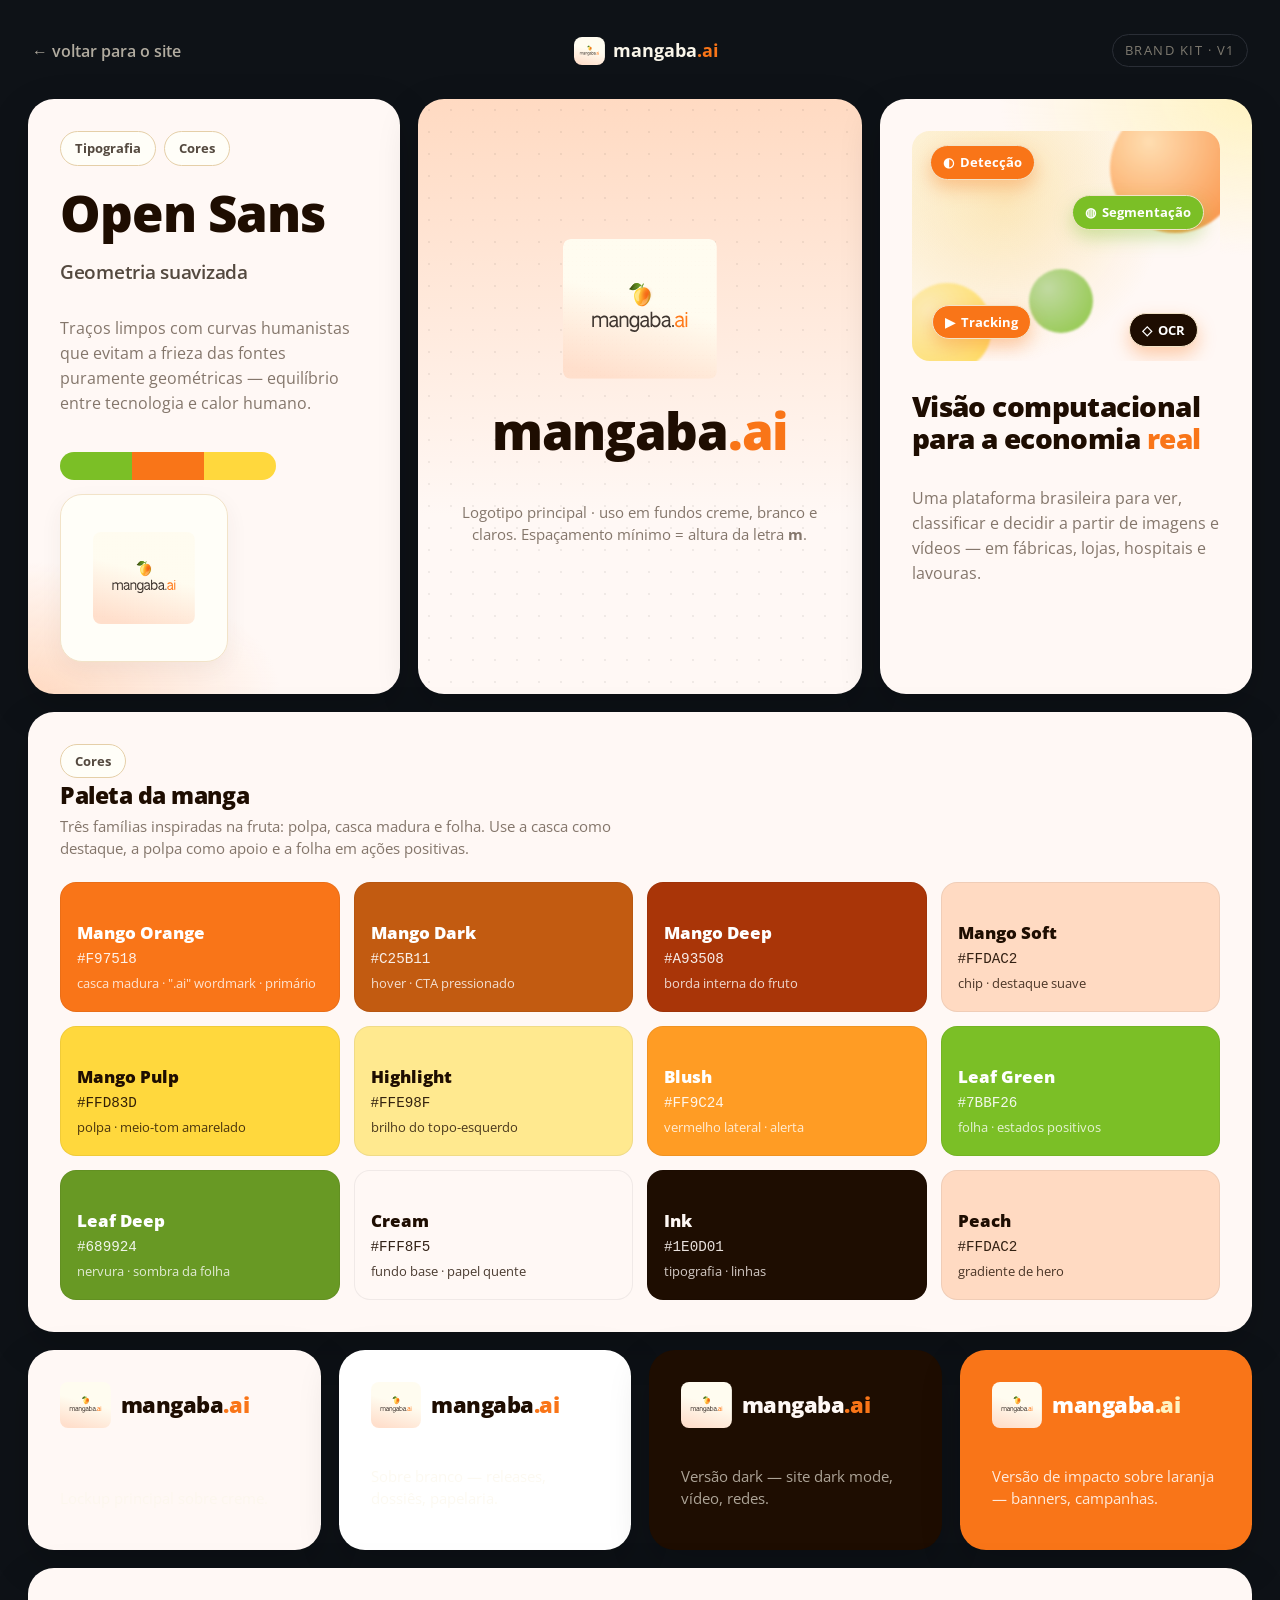
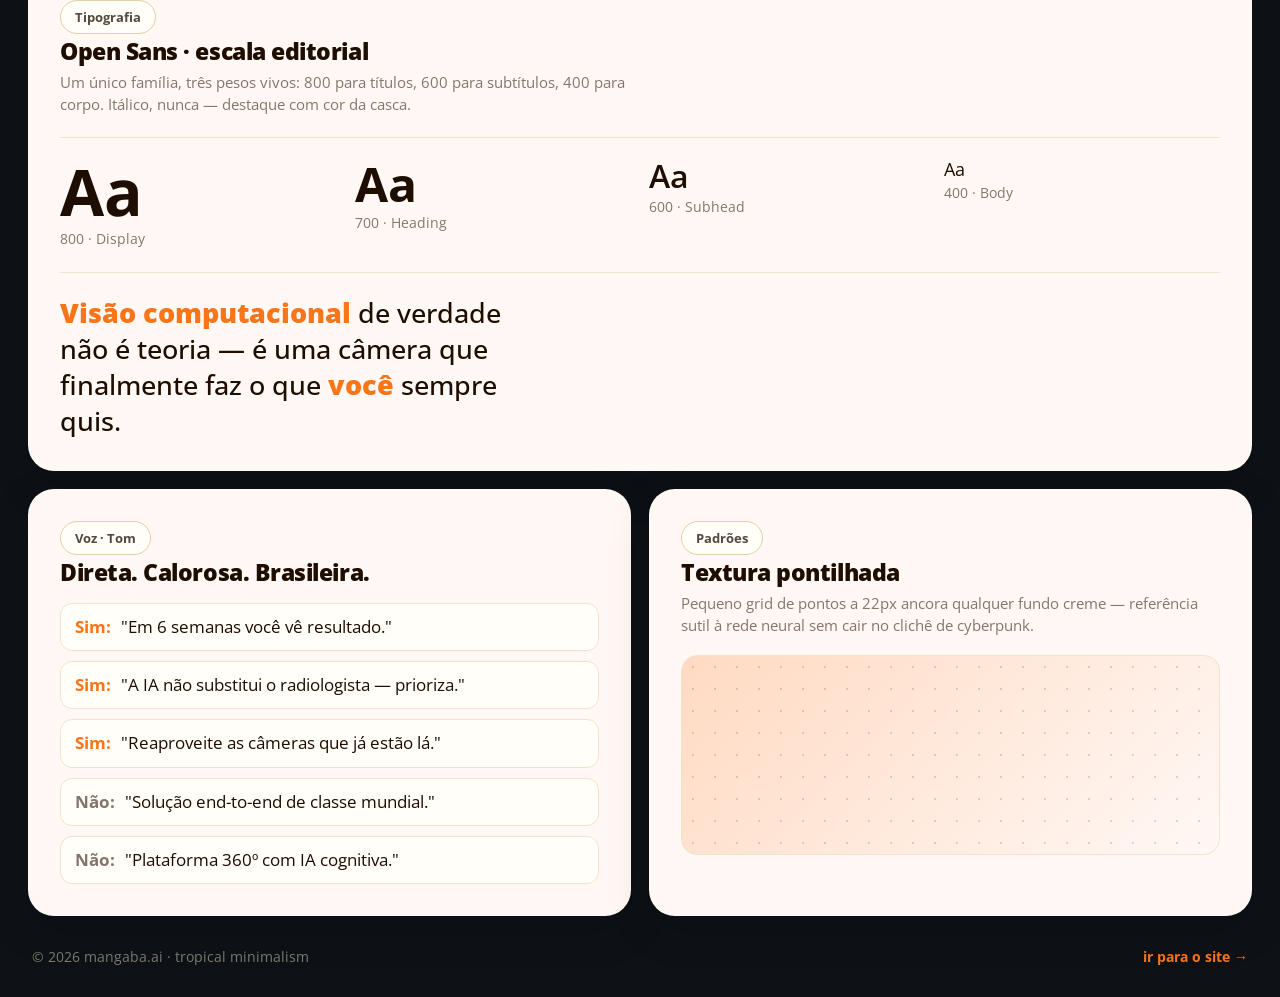
==== commit 292aac3f: "Aplica identidade visual oficial Mangaba (logo + paleta do site mangaba.ia.br #F97518)" ====
--- a/brand.html
+++ b/brand.html
@@ -45,7 +45,7 @@
       </p>
       <div class="bp__swatches">
         <span style="background:#7BBF26"></span>
-        <span style="background:#E94A12"></span>
+        <span style="background:#F97518"></span>
         <span style="background:#FFD83D"></span>
       </div>
 
@@ -106,18 +106,18 @@
       </div>
 
       <div class="bp__palette">
-        <div class="sw" style="--c:#E94A12"><b>Mango Orange</b><span>#E94A12</span><i>casca madura · ".ai" wordmark · primário</i></div>
-        <div class="sw" style="--c:#C53D0D"><b>Mango Dark</b><span>#C53D0D</span><i>hover · CTA pressionado</i></div>
+        <div class="sw" style="--c:#F97518"><b>Mango Orange</b><span>#F97518</span><i>casca madura · ".ai" wordmark · primário</i></div>
+        <div class="sw" style="--c:#C25B11"><b>Mango Dark</b><span>#C25B11</span><i>hover · CTA pressionado</i></div>
         <div class="sw" style="--c:#A93508"><b>Mango Deep</b><span>#A93508</span><i>borda interna do fruto</i></div>
-        <div class="sw" style="--c:#FFDFCC"><b>Mango Soft</b><span>#FFDFCC</span><i>chip · destaque suave</i></div>
+        <div class="sw" style="--c:#FFDAC2"><b>Mango Soft</b><span>#FFDAC2</span><i>chip · destaque suave</i></div>
         <div class="sw" style="--c:#FFD83D"><b>Mango Pulp</b><span>#FFD83D</span><i>polpa · meio-tom amarelado</i></div>
         <div class="sw" style="--c:#FFE98F"><b>Highlight</b><span>#FFE98F</span><i>brilho do topo-esquerdo</i></div>
-        <div class="sw" style="--c:#FF7A1A"><b>Blush</b><span>#FF7A1A</span><i>vermelho lateral · alerta</i></div>
+        <div class="sw" style="--c:#FF9C24"><b>Blush</b><span>#FF9C24</span><i>vermelho lateral · alerta</i></div>
         <div class="sw" style="--c:#7BBF26"><b>Leaf Green</b><span>#7BBF26</span><i>folha · estados positivos</i></div>
         <div class="sw" style="--c:#689924"><b>Leaf Deep</b><span>#689924</span><i>nervura · sombra da folha</i></div>
-        <div class="sw" style="--c:#FFFCF0"><b>Cream</b><span>#FFFCF0</span><i>fundo base · papel quente</i></div>
-        <div class="sw" style="--c:#403731" data-light><b>Ink</b><span>#403731</span><i>tipografia · linhas</i></div>
-        <div class="sw" style="--c:#FFDFCC"><b>Peach</b><span>#FFDFCC</span><i>gradiente de hero</i></div>
+        <div class="sw" style="--c:#FFF8F5"><b>Cream</b><span>#FFF8F5</span><i>fundo base · papel quente</i></div>
+        <div class="sw" style="--c:#1E0D01" data-light><b>Ink</b><span>#1E0D01</span><i>tipografia · linhas</i></div>
+        <div class="sw" style="--c:#FFDAC2"><b>Peach</b><span>#FFDAC2</span><i>gradiente de hero</i></div>
       </div>
     </article>
   </section>
@@ -125,7 +125,7 @@
   <!-- Logo variants -->
   <section class="bp__row bp__row--logos">
 
-    <article class="bp__card bp__card--lock" style="--lk:#FFFCF0;--ink:#403731">
+    <article class="bp__card bp__card--lock" style="--lk:#FFF8F5;--ink:#1E0D01">
       <div class="lk">
         <img src="brand-logo.svg" alt="Mangaba.ai" height="46" style="height:46px;width:auto;border-radius:8px;display:block"/>
         <span>mangaba<i>.ai</i></span>
@@ -133,7 +133,7 @@
       <p class="bp__caption">Lockup principal sobre creme.</p>
     </article>
 
-    <article class="bp__card bp__card--lock" style="--lk:#FFFFFF;--ink:#403731">
+    <article class="bp__card bp__card--lock" style="--lk:#FFFFFF;--ink:#1E0D01">
       <div class="lk">
         <img src="brand-logo.svg" alt="Mangaba.ai" height="46" style="height:46px;width:auto;border-radius:8px;display:block"/>
         <span>mangaba<i>.ai</i></span>
@@ -141,7 +141,7 @@
       <p class="bp__caption">Sobre branco — releases, dossiês, papelaria.</p>
     </article>
 
-    <article class="bp__card bp__card--lock" style="--lk:#403731;--ink:#FFFCF0">
+    <article class="bp__card bp__card--lock" style="--lk:#1E0D01;--ink:#FFF8F5">
       <div class="lk">
         <img src="brand-logo.svg" alt="Mangaba.ai" height="46" style="height:46px;width:auto;border-radius:8px;display:block"/>
         <span>mangaba<i>.ai</i></span>
@@ -149,7 +149,7 @@
       <p class="bp__caption">Versão dark — site dark mode, vídeo, redes.</p>
     </article>
 
-    <article class="bp__card bp__card--lock" style="--lk:#E94A12;--ink:#FFFFFF">
+    <article class="bp__card bp__card--lock" style="--lk:#F97518;--ink:#FFFFFF">
       <div class="lk">
         <img src="brand-logo.svg" alt="Mangaba.ai" height="46" style="height:46px;width:auto;border-radius:8px;display:block"/>
         <span>mangaba<i style="color:#FFF3C2">.ai</i></span>
@@ -221,7 +221,7 @@
 <svg width="0" height="0" style="position:absolute" aria-hidden="true">
   <defs>
     <radialGradient id="mango-radial" cx="0.34" cy="0.32" r="0.85">
-      <stop offset="0" stop-color="#FFD83D"/><stop offset=".45" stop-color="#FFD83D"/><stop offset="1" stop-color="#E94A12"/>
+      <stop offset="0" stop-color="#FFD83D"/><stop offset=".45" stop-color="#FFD83D"/><stop offset="1" stop-color="#F97518"/>
     </radialGradient>
     <linearGradient id="leaf-linear" x1="0" y1="0" x2="1" y2="1">
       <stop offset="0" stop-color="#7BBF26"/><stop offset="1" stop-color="#689924"/>
--- a/assets/styles.css
+++ b/assets/styles.css
@@ -5,33 +5,33 @@
    ========================================================= */
 
 :root {
-  /* Surfaces — official cream gradient (#FFFCF0 → #FFDFCC) */
-  --bg:           #FFFCF0;     /* cream (logo backdrop) */
+  /* Surfaces — official cream gradient (#FFF8F5 → #FFDAC2) */
+  --bg:           #FFF8F5;     /* cream (logo backdrop) */
   --bg-alt:       #FFF4DF;     /* deeper cream */
-  --bg-peach:     #FFDFCC;     /* peach for hero radials */
+  --bg-peach:     #FFDAC2;     /* peach for hero radials */
   --surface:      #FFFEF8;     /* near-white card */
   --surface-soft: #FFF8E8;     /* off-white variant */
   --border:       #F2E3C8;
   --border-strong:#E5CFA8;
 
   /* Ink — official dark brown */
-  --ink:          #403731;
+  --ink:          #1E0D01;
   --ink-soft:     #54493F;
   --muted:        #84766B;
 
   /* Mango palette — official brand colors */
-  --orange:       #E94A12;     /* primary */
-  --orange-dk:    #C53D0D;     /* hover / pressed */
-  --orange-soft:  #FFDFCC;     /* chip backgrounds */
+  --orange:       #F97518;     /* primary */
+  --orange-dk:    #C25B11;     /* hover / pressed */
+  --orange-soft:  #FFDAC2;     /* chip backgrounds */
   --orange-deep:  #A93508;     /* darkest edge of fruit */
-  --orange-lt:    #FF7A1A;     /* light orange accent */
+  --orange-lt:    #FF9C24;     /* light orange accent */
   --yellow:       #FFD83D;     /* official yellow */
   --yellow-soft:  #FFF3C2;
   --highlight:    #FFE98F;     /* light cream-yellow highlight */
   --green:        #7BBF26;     /* official green */
   --green-dk:     #689924;     /* official deep green */
   --green-soft:   #E6F2CE;
-  --blush:        #FF7A1A;     /* warm light-orange blush */
+  --blush:        #FF9C24;     /* warm light-orange blush */
 
   /* Backward-compat aliases (preserve existing rules) */
   --accent:       var(--orange);
@@ -49,7 +49,7 @@
   --radius-lg: 26px;
   --shadow-sm: 0 1px 2px rgba(64,55,49,.04), 0 2px 10px rgba(64,55,49,.05);
   --shadow:    0 6px 18px rgba(64,55,49,.07), 0 18px 40px rgba(64,55,49,.09);
-  --shadow-orange: 0 8px 24px rgba(233,74,18,.28);
+  --shadow-orange: 0 8px 24px rgba(249,117,24,.28);
 }
 
 * { box-sizing: border-box; }
@@ -294,8 +294,8 @@
   width: var(--w); height: var(--h);
   border: 1.6px solid var(--accent);
   border-radius: 4px;
-  background: linear-gradient(180deg, rgba(233,74,18,.14), rgba(233,74,18,0) 55%);
-  box-shadow: 0 0 0 1px rgba(233,74,18,.22), 0 2px 12px rgba(0,0,0,.18);
+  background: linear-gradient(180deg, rgba(249,117,24,.14), rgba(249,117,24,0) 55%);
+  box-shadow: 0 0 0 1px rgba(249,117,24,.22), 0 2px 12px rgba(0,0,0,.18);
   pointer-events: none;
 }
 .bbox::before {
@@ -736,14 +736,14 @@
 .hero__hud .dot,
 .rcase__live .dot {
   width: 8px; height: 8px;
-  background: #E94A12;
+  background: #F97518;
   border-radius: 50%;
-  box-shadow: 0 0 0 4px rgba(233,74,18,.22);
+  box-shadow: 0 0 0 4px rgba(249,117,24,.22);
   animation: pulse 1.4s ease-in-out infinite;
 }
 @keyframes pulse {
-  0%, 100% { box-shadow: 0 0 0 4px rgba(233,74,18,.22); }
-  50%      { box-shadow: 0 0 0 8px rgba(233,74,18,.06); }
+  0%, 100% { box-shadow: 0 0 0 4px rgba(249,117,24,.22); }
+  50%      { box-shadow: 0 0 0 8px rgba(249,117,24,.06); }
 }
 
 /* Trust strip */
@@ -956,7 +956,7 @@
   font-family: var(--serif); font-weight: 600; font-size: 0.95rem;
   color: #fff; flex-shrink: 0;
 }
-.avatar--1 { background: linear-gradient(135deg, #FF7A1A, #E94A12); }
+.avatar--1 { background: linear-gradient(135deg, #FF9C24, #F97518); }
 .avatar--2 { background: linear-gradient(135deg, #689924, #4C7019); }
 .avatar--3 { background: linear-gradient(135deg, #FFD83D, #E9A012); }
 
@@ -981,7 +981,7 @@
 .price:hover { transform: translateY(-3px); box-shadow: var(--shadow); }
 .price--featured {
   border-color: var(--orange);
-  box-shadow: 0 0 0 1px var(--orange), 0 12px 36px rgba(233,74,18,.22);
+  box-shadow: 0 0 0 1px var(--orange), 0 12px 36px rgba(249,117,24,.22);
   background: linear-gradient(180deg, var(--orange-soft), var(--surface) 45%);
 }
 .price__badge {
@@ -1082,7 +1082,7 @@
 }
 
 /* CTA — pequenas adições */
-.cta .eyebrow { background: rgba(233,74,18,.14); }
+.cta .eyebrow { background: rgba(249,117,24,.14); }
 .cta__small { color: var(--muted); margin-top: 14px; font-size: 0.9rem; }
 .cta__small b { color: var(--ink); font-weight: 600; }
 
--- a/assets/brand.css
+++ b/assets/brand.css
@@ -85,7 +85,7 @@
   flex-direction: column;
   gap: 14px;
   background:
-    radial-gradient(420px 220px at 0% 100%, #FFDFCC 0%, transparent 60%),
+    radial-gradient(420px 220px at 0% 100%, #FFDAC2 0%, transparent 60%),
     var(--bg);
 }
 .bp__card--mark {
@@ -113,7 +113,7 @@
 .bp__card--specimen { background: var(--bg); }
 .bp__card--lock {
   background: var(--lk, var(--bg));
-  color: var(--ink, #403731);
+  color: var(--ink, #1E0D01);
   display: flex; flex-direction: column; gap: 16px;
   min-height: 200px;
   justify-content: space-between;
@@ -234,7 +234,7 @@
   font-weight: 700;
   padding: 6px 12px;
   border-radius: 999px;
-  box-shadow: 0 8px 18px rgba(233,74,18,.35);
+  box-shadow: 0 8px 18px rgba(249,117,24,.35);
   white-space: nowrap;
 }
 .cap b { font-weight: 700; }
@@ -260,18 +260,18 @@
   gap: 2px;
   border: 1px solid rgba(0,0,0,.06);
 }
-.sw[data-light] b, .sw[data-light] span, .sw[data-light] i { color: #FFFCF0; }
+.sw[data-light] b, .sw[data-light] span, .sw[data-light] i { color: #FFF8F5; }
 .sw b { font-weight: 800; font-size: 1rem; }
 .sw span { font-family: ui-monospace, "SFMono-Regular", Menlo, monospace; font-size: 0.84rem; opacity: .9; }
 .sw i { font-style: normal; font-size: 0.76rem; opacity: .8; }
 
 /* When swatch is light (cream/yellow), use dark text */
-.sw[style*="#FFFCF0"] b, .sw[style*="#FFFCF0"] span, .sw[style*="#FFFCF0"] i,
+.sw[style*="#FFF8F5"] b, .sw[style*="#FFF8F5"] span, .sw[style*="#FFF8F5"] i,
 .sw[style*="#FFD83D"] b, .sw[style*="#FFD83D"] span, .sw[style*="#FFD83D"] i,
 .sw[style*="#FFE98F"] b, .sw[style*="#FFE98F"] span, .sw[style*="#FFE98F"] i,
 .sw[style*="#FFF3C2"] b, .sw[style*="#FFF3C2"] span, .sw[style*="#FFF3C2"] i,
-.sw[style*="#FFDFCC"] b, .sw[style*="#FFDFCC"] span, .sw[style*="#FFDFCC"] i {
-  color: #403731;
+.sw[style*="#FFDAC2"] b, .sw[style*="#FFDAC2"] span, .sw[style*="#FFDAC2"] i {
+  color: #1E0D01;
 }
 
 @media (max-width: 760px) {
@@ -282,14 +282,14 @@
 .lk {
   display: flex; align-items: center; gap: 10px;
   font-weight: 800; font-size: 1.3rem; letter-spacing: -0.02em;
-  color: var(--ink, #403731);
+  color: var(--ink, #1E0D01);
 }
 .lk i { font-style: normal; color: var(--orange); }
-.bp__card--lock[style*="#403731"] .lk i { color: var(--orange); }
-.bp__card--lock[style*="#E94A12"] .lk { color: #fff; }
-.bp__card--lock[style*="#E94A12"] .bp__caption { color: rgba(255,255,255,.85); }
+.bp__card--lock[style*="#1E0D01"] .lk i { color: var(--orange); }
+.bp__card--lock[style*="#F97518"] .lk { color: #fff; }
+.bp__card--lock[style*="#F97518"] .bp__caption { color: rgba(255,255,255,.85); }
 .bp__card--lock .bp__caption { color: rgba(64,55,49,.55); }
-.bp__card--lock[style*="#403731"] .bp__caption { color: rgba(250,246,234,.65); }
+.bp__card--lock[style*="#1E0D01"] .bp__caption { color: rgba(250,246,234,.65); }
 
 /* ===== Type specimen ===== */
 .bp__type {
@@ -351,4 +351,4 @@
   padding: 12px 4px 0;
 }
 .bp__foot a { color: var(--orange); text-decoration: none; font-weight: 700; }
-.bp__foot a:hover { color: #FF7A1A; }
+.bp__foot a:hover { color: #FF9C24; }
